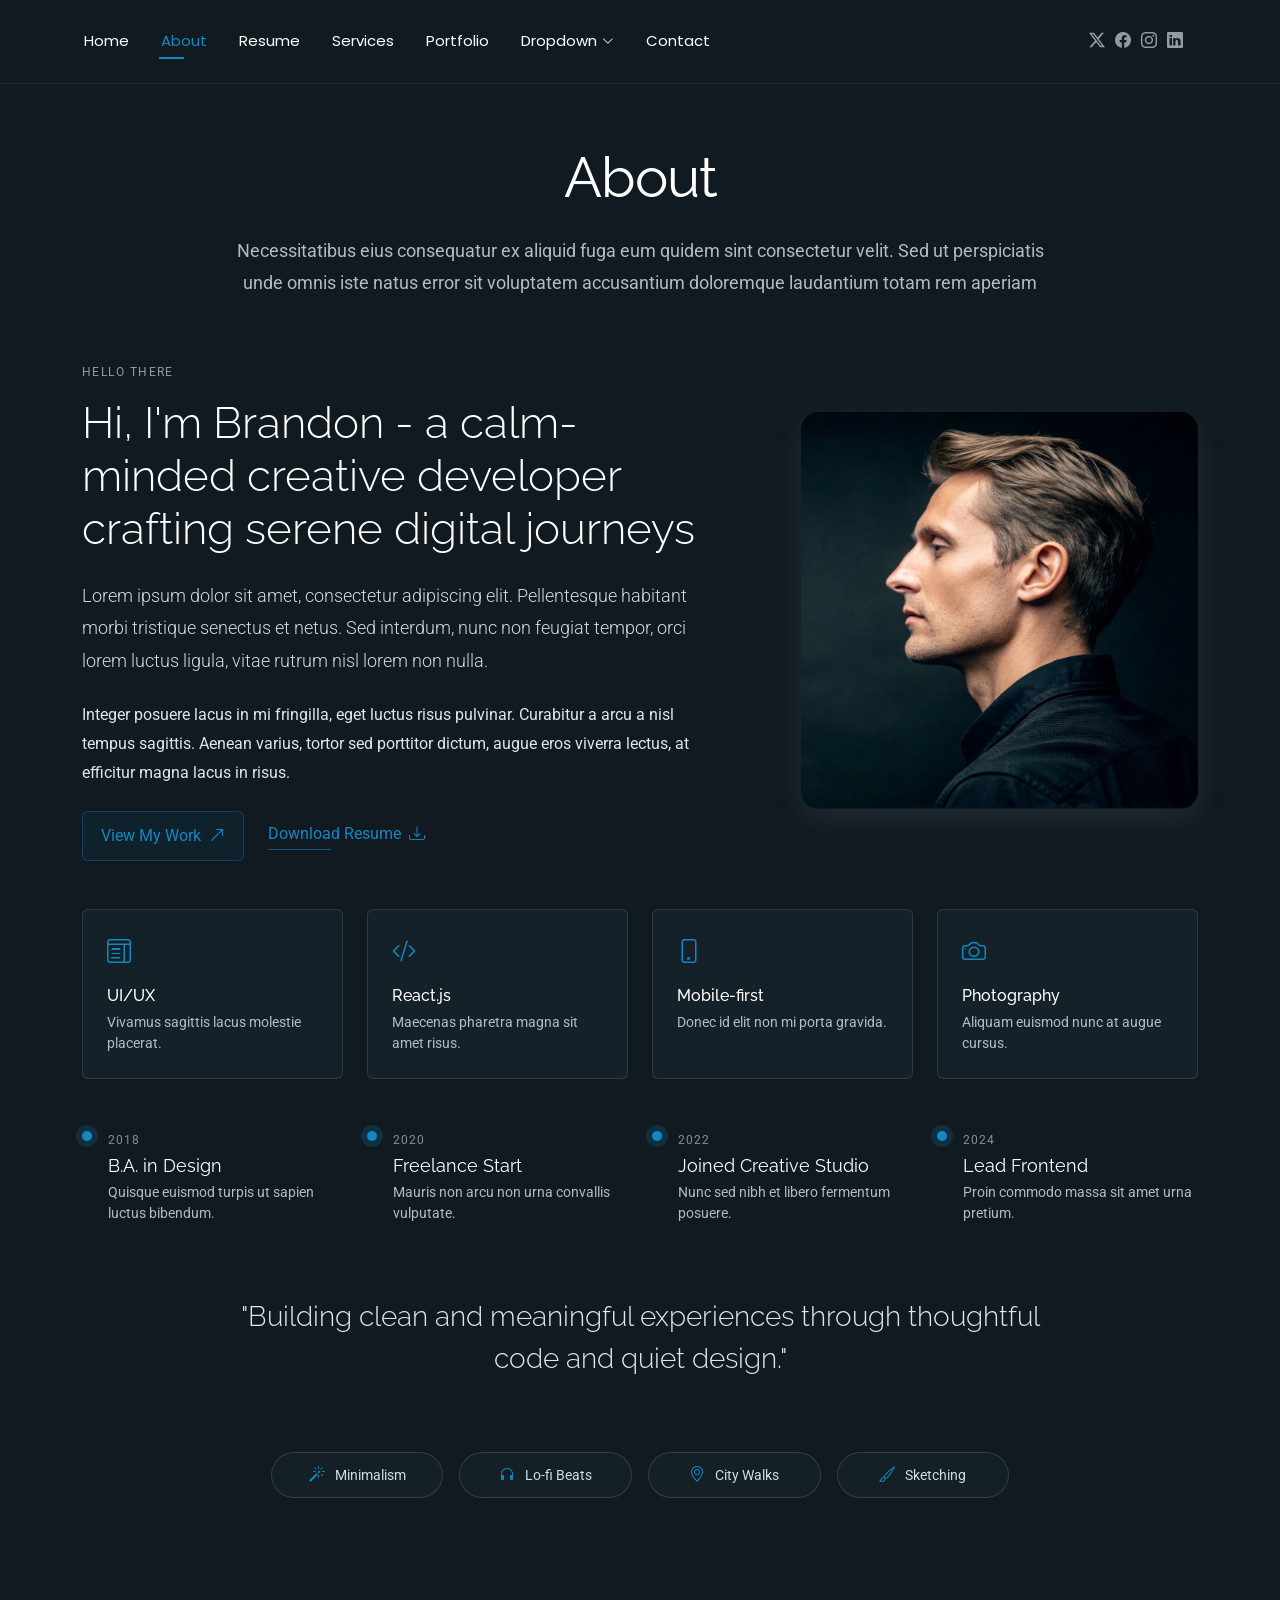
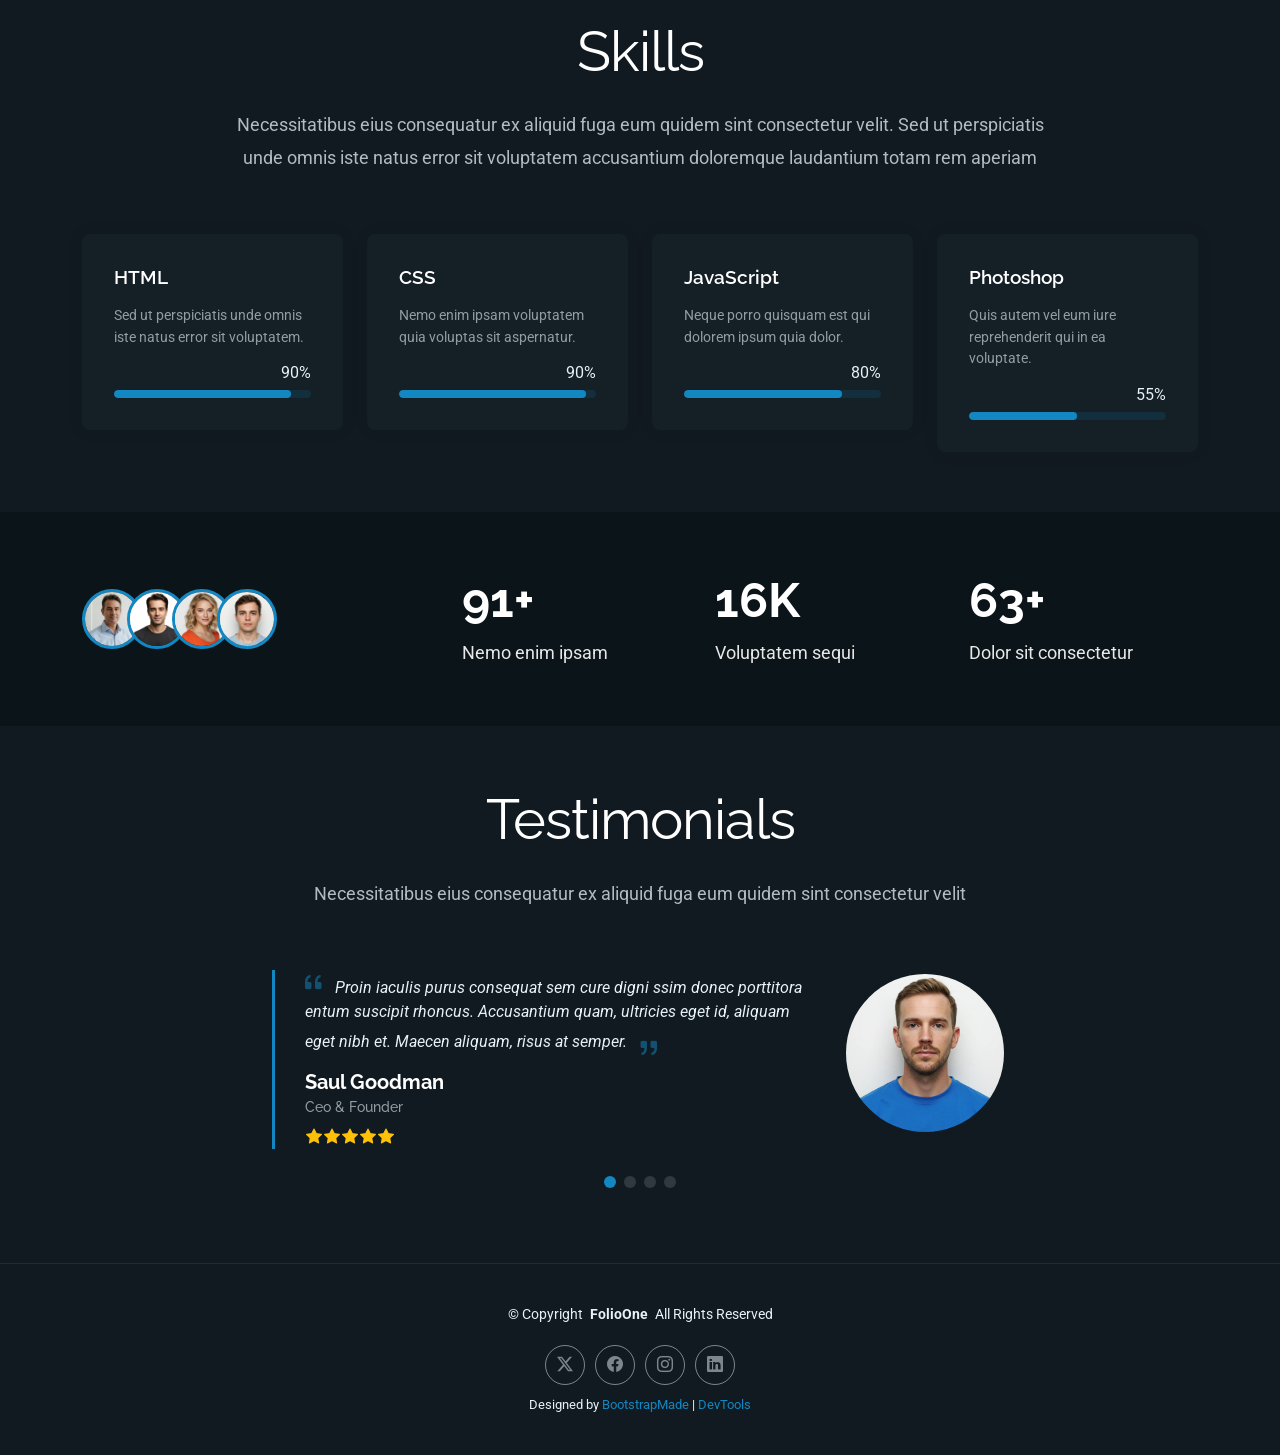
==== about.html @ f5ba0374 "Initial website upload" ====
<!DOCTYPE html>
<html lang="en">

<head>
  <meta charset="utf-8">
  <meta content="width=device-width, initial-scale=1.0" name="viewport">
  <title>About - FolioOne Bootstrap Template</title>
  <meta name="description" content="">
  <meta name="keywords" content="">

  <!-- Favicons -->
  <link href="assets/img/favicon.png" rel="icon">
  <link href="assets/img/apple-touch-icon.png" rel="apple-touch-icon">

  <!-- Fonts -->
  <link href="https://fonts.googleapis.com" rel="preconnect">
  <link href="https://fonts.gstatic.com" rel="preconnect" crossorigin>
  <link href="https://fonts.googleapis.com/css2?family=Roboto:ital,wght@0,100;0,300;0,400;0,500;0,700;0,900;1,100;1,300;1,400;1,500;1,700;1,900&family=Poppins:ital,wght@0,100;0,200;0,300;0,400;0,500;0,600;0,700;0,800;0,900;1,100;1,200;1,300;1,400;1,500;1,600;1,700;1,800;1,900&family=Raleway:ital,wght@0,100;0,200;0,300;0,400;0,500;0,600;0,700;0,800;0,900;1,100;1,200;1,300;1,400;1,500;1,600;1,700;1,800;1,900&display=swap" rel="stylesheet">

  <!-- Vendor CSS Files -->
  <link href="assets/vendor/bootstrap/css/bootstrap.min.css" rel="stylesheet">
  <link href="assets/vendor/bootstrap-icons/bootstrap-icons.css" rel="stylesheet">
  <link href="assets/vendor/aos/aos.css" rel="stylesheet">
  <link href="assets/vendor/swiper/swiper-bundle.min.css" rel="stylesheet">
  <link href="assets/vendor/glightbox/css/glightbox.min.css" rel="stylesheet">

  <!-- Main CSS File -->
  <link href="assets/css/main.css" rel="stylesheet">

  <!-- =======================================================
  * Template Name: FolioOne
  * Template URL: https://bootstrapmade.com/folioone-bootstrap-portfolio-website-template/
  * Updated: Aug 23 2025 with Bootstrap v5.3.7
  * Author: BootstrapMade.com
  * License: https://bootstrapmade.com/license/
  ======================================================== -->
</head>

<body class="about-page">

  <header id="header" class="header d-flex align-items-center light-background sticky-top">
    <div class="container position-relative d-flex align-items-center justify-content-between">

      <!-- <a href="index.html" class="logo d-flex align-items-center me-auto me-xl-0">
      <img src="assets/img/logo.webp" alt="">
      <h1 class="sitename">FolioOne</h1> 
    </a> -->

      <nav id="navmenu" class="navmenu">
        <ul>
          <li><a href="index.html">Home</a></li>
          <li><a href="about.html" class="active">About</a></li>
          <li><a href="resume.html">Resume</a></li>
          <li><a href="services.html">Services</a></li>
          <li><a href="portfolio.html">Portfolio</a></li>
          <li class="dropdown"><a href="#"><span>Dropdown</span> <i class="bi bi-chevron-down toggle-dropdown"></i></a>
            <ul>
              <li><a href="#">Dropdown 1</a></li>
              <li class="dropdown"><a href="#"><span>Deep Dropdown</span> <i class="bi bi-chevron-down toggle-dropdown"></i></a>
                <ul>
                  <li><a href="#">Deep Dropdown 1</a></li>
                  <li><a href="#">Deep Dropdown 2</a></li>
                  <li><a href="#">Deep Dropdown 3</a></li>
                  <li><a href="#">Deep Dropdown 4</a></li>
                  <li><a href="#">Deep Dropdown 5</a></li>
                </ul>
              </li>
              <li><a href="#">Dropdown 2</a></li>
              <li><a href="#">Dropdown 3</a></li>
              <li><a href="#">Dropdown 4</a></li>
            </ul>
          </li>
          <li><a href="contact.html">Contact</a></li>
        </ul>
        <i class="mobile-nav-toggle d-xl-none bi bi-list"></i>
      </nav>

      <div class="header-social-links">
        <a href="#" class="twitter"><i class="bi bi-twitter-x"></i></a>
        <a href="#" class="facebook"><i class="bi bi-facebook"></i></a>
        <a href="#" class="instagram"><i class="bi bi-instagram"></i></a>
        <a href="#" class="linkedin"><i class="bi bi-linkedin"></i></a>
      </div>

    </div>
  </header>

  <main class="main">

    <!-- About Section -->
    <section id="about" class="about section">

      <!-- Section Title -->
      <div class="container section-title" data-aos="fade-up">
        <h2>About</h2>
        <p>Necessitatibus eius consequatur ex aliquid fuga eum quidem sint consectetur velit. Sed ut perspiciatis unde omnis iste natus error sit voluptatem accusantium doloremque laudantium totam rem aperiam</p>
      </div><!-- End Section Title -->

      <div class="container" data-aos="fade-up" data-aos-delay="100">

        <!-- Intro + Photo -->
        <div class="row align-items-center justify-content-between gy-5 mb-5">
          <div class="col-lg-7" data-aos="fade-right" data-aos-delay="150">
            <div class="intro-content">
              <span class="eyebrow">Hello there</span>
              <h2 class="headline">Hi, I'm Brandon - a calm-minded creative developer crafting serene digital journeys</h2>
              <p class="lead">
                Lorem ipsum dolor sit amet, consectetur adipiscing elit. Pellentesque habitant morbi tristique senectus et netus. Sed interdum, nunc non feugiat tempor, orci lorem luctus ligula, vitae rutrum nisl lorem non nulla.
              </p>
              <p>
                Integer posuere lacus in mi fringilla, eget luctus risus pulvinar. Curabitur a arcu a nisl tempus sagittis. Aenean varius, tortor sed porttitor dictum, augue eros viverra lectus, at efficitur magna lacus in risus.
              </p>

              <div class="cta-group">
                <a href="#portfolio" class="btn-ghost">
                  View My Work <i class="bi bi-arrow-up-right"></i>
                </a>
                <a href="#" class="link-underline">
                  Download Resume <i class="bi bi-download"></i>
                </a>
              </div>
            </div>
          </div>

          <div class="col-lg-5" data-aos="zoom-in" data-aos-delay="250">
            <figure class="profile-figure text-center text-lg-end">
              <img src="assets/img/profile/profile-square-11.webp" alt="Portrait of Alex" class="img-fluid profile-photo">
            </figure>
          </div>
        </div>
        <!-- End Intro + Photo -->

        <!-- Skills Grid -->
        <div class="mb-5">
          <div class="row g-4">
            <div class="col-6 col-md-4 col-lg-3" data-aos="fade-up" data-aos-delay="120">
              <div class="skill-item">
                <i class="bi bi-layout-text-window"></i>
                <h3>UI/UX</h3>
                <p>Vivamus sagittis lacus molestie placerat.</p>
              </div>
            </div>
            <div class="col-6 col-md-4 col-lg-3" data-aos="fade-up" data-aos-delay="180">
              <div class="skill-item">
                <i class="bi bi-code-slash"></i>
                <h3>React.js</h3>
                <p>Maecenas pharetra magna sit amet risus.</p>
              </div>
            </div>
            <div class="col-6 col-md-4 col-lg-3" data-aos="fade-up" data-aos-delay="240">
              <div class="skill-item">
                <i class="bi bi-phone"></i>
                <h3>Mobile-first</h3>
                <p>Donec id elit non mi porta gravida.</p>
              </div>
            </div>
            <div class="col-6 col-md-4 col-lg-3" data-aos="fade-up" data-aos-delay="300">
              <div class="skill-item">
                <i class="bi bi-camera"></i>
                <h3>Photography</h3>
                <p>Aliquam euismod nunc at augue cursus.</p>
              </div>
            </div>
          </div>
        </div>
        <!-- End Skills Grid -->

        <!-- Journey Timeline -->
        <div class="mb-5">
          <div class="row g-4">
            <div class="col-md-6 col-lg-3" data-aos="fade-up" data-aos-delay="120">
              <article class="timeline-item">
                <span class="dot"></span>
                <time>2018</time>
                <h4>B.A. in Design</h4>
                <p>Quisque euismod turpis ut sapien luctus bibendum.</p>
              </article>
            </div>
            <div class="col-md-6 col-lg-3" data-aos="fade-up" data-aos-delay="180">
              <article class="timeline-item">
                <span class="dot"></span>
                <time>2020</time>
                <h4>Freelance Start</h4>
                <p>Mauris non arcu non urna convallis vulputate.</p>
              </article>
            </div>
            <div class="col-md-6 col-lg-3" data-aos="fade-up" data-aos-delay="240">
              <article class="timeline-item">
                <span class="dot"></span>
                <time>2022</time>
                <h4>Joined Creative Studio</h4>
                <p>Nunc sed nibh et libero fermentum posuere.</p>
              </article>
            </div>
            <div class="col-md-6 col-lg-3" data-aos="fade-up" data-aos-delay="300">
              <article class="timeline-item">
                <span class="dot"></span>
                <time>2024</time>
                <h4>Lead Frontend</h4>
                <p>Proin commodo massa sit amet urna pretium.</p>
              </article>
            </div>
          </div>
        </div>
        <!-- End Journey Timeline -->

        <!-- Quote -->
        <blockquote class="personal-quote text-center mb-5" data-aos="fade-down" data-aos-delay="200">
          <p>"Building clean and meaningful experiences through thoughtful code and quiet design."</p>
        </blockquote>
        <!-- End Quote -->

        <!-- Fun Facts -->
        <div class="row g-3 justify-content-center">
          <div class="col-6 col-md-3 col-lg-2" data-aos="zoom-in" data-aos-delay="120">
            <div class="fact-pill">
              <i class="bi bi-magic"></i>
              <span>Minimalism</span>
            </div>
          </div>
          <div class="col-6 col-md-3 col-lg-2" data-aos="zoom-in" data-aos-delay="160">
            <div class="fact-pill">
              <i class="bi bi-headphones"></i>
              <span>Lo-fi Beats</span>
            </div>
          </div>
          <div class="col-6 col-md-3 col-lg-2" data-aos="zoom-in" data-aos-delay="200">
            <div class="fact-pill">
              <i class="bi bi-geo-alt"></i>
              <span>City Walks</span>
            </div>
          </div>
          <div class="col-6 col-md-3 col-lg-2" data-aos="zoom-in" data-aos-delay="240">
            <div class="fact-pill">
              <i class="bi bi-brush"></i>
              <span>Sketching</span>
            </div>
          </div>
        </div>
        <!-- End Fun Facts -->

      </div>

    </section><!-- /About Section -->

    <!-- Skills Section -->
    <section id="skills" class="skills section">

      <!-- Section Title -->
      <div class="container section-title" data-aos="fade-up">
        <h2>Skills</h2>
        <p>Necessitatibus eius consequatur ex aliquid fuga eum quidem sint consectetur velit. Sed ut perspiciatis unde omnis iste natus error sit voluptatem accusantium doloremque laudantium totam rem aperiam</p>
      </div><!-- End Section Title -->

      <div class="container" data-aos="fade-up" data-aos-delay="100">

        <div class="row g-4 skills-animation">

          <div class="col-md-6 col-lg-3" data-aos="fade-up" data-aos-delay="100">
            <div class="skill-box">
              <h3>HTML</h3>
              <p>Sed ut perspiciatis unde omnis iste natus error sit voluptatem.</p>
              <span class="text-end d-block">90%</span>
              <div class="progress">
                <div class="progress-bar" role="progressbar" aria-valuenow="90" aria-valuemin="0" aria-valuemax="100"></div>
              </div>
            </div>
          </div>

          <div class="col-md-6 col-lg-3" data-aos="fade-up" data-aos-delay="200">
            <div class="skill-box">
              <h3>CSS</h3>
              <p>Nemo enim ipsam voluptatem quia voluptas sit aspernatur.</p>
              <span class="text-end d-block">90%</span>
              <div class="progress">
                <div class="progress-bar" role="progressbar" aria-valuenow="95" aria-valuemin="0" aria-valuemax="100"></div>
              </div>
            </div>
          </div>

          <div class="col-md-6 col-lg-3" data-aos="fade-up" data-aos-delay="300">
            <div class="skill-box">
              <h3>JavaScript</h3>
              <p>Neque porro quisquam est qui dolorem ipsum quia dolor.</p>
              <span class="text-end d-block">80%</span>
              <div class="progress">
                <div class="progress-bar" role="progressbar" aria-valuenow="80" aria-valuemin="0" aria-valuemax="100"></div>
              </div>
            </div>
          </div>

          <div class="col-md-6 col-lg-3" data-aos="fade-up" data-aos-delay="400">
            <div class="skill-box">
              <h3>Photoshop</h3>
              <p>Quis autem vel eum iure reprehenderit qui in ea voluptate.</p>
              <span class="text-end d-block">55%</span>
              <div class="progress">
                <div class="progress-bar" role="progressbar" aria-valuenow="55" aria-valuemin="0" aria-valuemax="100">
                </div>
              </div>
            </div>
          </div>

        </div>

      </div>

    </section><!-- /Skills Section -->

    <!-- Stats Section -->
    <section id="stats" class="stats section dark-background">

      <div class="container" data-aos="fade-up" data-aos-delay="100">

        <div class="row align-items-center">
          <div class="col-lg-4" data-aos="fade-up" data-aos-delay="200">
            <div class="avatars d-flex align-items-center">
              <img src="assets/img/person/person-m-2.webp" alt="Avatar 1" class="rounded-circle" loading="lazy">
              <img src="assets/img/person/person-m-3.webp" alt="Avatar 2" class="rounded-circle" loading="lazy">
              <img src="assets/img/person/person-f-5.webp" alt="Avatar 3" class="rounded-circle" loading="lazy">
              <img src="assets/img/person/person-m-5.webp" alt="Avatar 4" class="rounded-circle" loading="lazy">
            </div>
          </div>

          <div class="col-lg-8">
            <div class="row counters">
              <div class="col-md-4" data-aos="fade-up" data-aos-delay="300">
                <h2><span data-purecounter-start="0" data-purecounter-end="185" data-purecounter-duration="1" class="purecounter"></span>+</h2>
                <p>Nemo enim ipsam</p>
              </div>

              <div class="col-md-4" data-aos="fade-up" data-aos-delay="400">
                <h2><span data-purecounter-start="0" data-purecounter-end="32" data-purecounter-duration="1" class="purecounter"></span>K</h2>
                <p>Voluptatem sequi</p>
              </div>

              <div class="col-md-4" data-aos="fade-up" data-aos-delay="500">
                <h2><span data-purecounter-start="0" data-purecounter-end="128" data-purecounter-duration="1" class="purecounter"></span>+</h2>
                <p>Dolor sit consectetur</p>
              </div>
            </div>
          </div>
        </div>
      </div>

    </section><!-- /Stats Section -->

    <!-- Testimonials Section -->
    <section id="testimonials" class="testimonials section">

      <!-- Section Title -->
      <div class="container section-title" data-aos="fade-up">
        <h2>Testimonials</h2>
        <p>Necessitatibus eius consequatur ex aliquid fuga eum quidem sint consectetur velit</p>
      </div><!-- End Section Title -->

      <div class="container" data-aos="fade-up" data-aos-delay="100">

        <div class="swiper init-swiper">
          <script type="application/json" class="swiper-config">
            {
              "loop": true,
              "speed": 600,
              "autoplay": {
                "delay": 5000
              },
              "slidesPerView": "auto",
              "pagination": {
                "el": ".swiper-pagination",
                "type": "bullets",
                "clickable": true
              }
            }
          </script>
          <div class="swiper-wrapper">

            <div class="swiper-slide">
              <div class="testimonial-item">
                <div class="row gy-4 justify-content-center">
                  <div class="col-lg-6">
                    <div class="testimonial-content">
                      <p>
                        <i class="bi bi-quote quote-icon-left"></i>
                        <span>Proin iaculis purus consequat sem cure digni ssim donec porttitora entum suscipit rhoncus. Accusantium quam, ultricies eget id, aliquam eget nibh et. Maecen aliquam, risus at semper.</span>
                        <i class="bi bi-quote quote-icon-right"></i>
                      </p>
                      <h3>Saul Goodman</h3>
                      <h4>Ceo &amp; Founder</h4>
                      <div class="stars">
                        <i class="bi bi-star-fill"></i><i class="bi bi-star-fill"></i><i class="bi bi-star-fill"></i><i class="bi bi-star-fill"></i><i class="bi bi-star-fill"></i>
                      </div>
                    </div>
                  </div>
                  <div class="col-lg-2 text-center">
                    <img src="assets/img/person/person-m-9.webp" class="img-fluid testimonial-img" alt="">
                  </div>
                </div>
              </div>
            </div><!-- End testimonial item -->

            <div class="swiper-slide">
              <div class="testimonial-item">
                <div class="row gy-4 justify-content-center">
                  <div class="col-lg-6">
                    <div class="testimonial-content">
                      <p>
                        <i class="bi bi-quote quote-icon-left"></i>
                        <span>Export tempor illum tamen malis malis eram quae irure esse labore quem cillum quid cillum eram malis quorum velit fore eram velit sunt aliqua noster fugiat irure amet legam anim culpa.</span>
                        <i class="bi bi-quote quote-icon-right"></i>
                      </p>
                      <h3>Sara Wilsson</h3>
                      <h4>Designer</h4>
                      <div class="stars">
                        <i class="bi bi-star-fill"></i><i class="bi bi-star-fill"></i><i class="bi bi-star-fill"></i><i class="bi bi-star-fill"></i><i class="bi bi-star-fill"></i>
                      </div>
                    </div>
                  </div>
                  <div class="col-lg-2 text-center">
                    <img src="assets/img/person/person-f-5.webp" class="img-fluid testimonial-img" alt="">
                  </div>
                </div>
              </div>
            </div><!-- End testimonial item -->

            <div class="swiper-slide">
              <div class="testimonial-item">
                <div class="row gy-4 justify-content-center">
                  <div class="col-lg-6">
                    <div class="testimonial-content">
                      <p>
                        <i class="bi bi-quote quote-icon-left"></i>
                        <span>Enim nisi quem export duis labore cillum quae magna enim sint quorum nulla quem veniam duis minim tempor labore quem eram duis noster aute amet eram fore quis sint minim.</span>
                        <i class="bi bi-quote quote-icon-right"></i>
                      </p>
                      <h3>Jena Karlis</h3>
                      <h4>Store Owner</h4>
                      <div class="stars">
                        <i class="bi bi-star-fill"></i><i class="bi bi-star-fill"></i><i class="bi bi-star-fill"></i><i class="bi bi-star-fill"></i><i class="bi bi-star-fill"></i>
                      </div>
                    </div>
                  </div>
                  <div class="col-lg-2 text-center">
                    <img src="assets/img/person/person-f-12.webp" class="img-fluid testimonial-img" alt="">
                  </div>
                </div>
              </div>
            </div><!-- End testimonial item -->

            <div class="swiper-slide">
              <div class="testimonial-item">
                <div class="row gy-4 justify-content-center">
                  <div class="col-lg-6">
                    <div class="testimonial-content">
                      <p>
                        <i class="bi bi-quote quote-icon-left"></i>
                        <span>Fugiat enim eram quae cillum dolore dolor amet nulla culpa multos export minim fugiat minim velit minim dolor enim duis veniam ipsum anim magna sunt elit fore quem dolore labore illum veniam.</span>
                        <i class="bi bi-quote quote-icon-right"></i>
                      </p>
                      <h3>John Larson</h3>
                      <h4>Entrepreneur</h4>
                      <div class="stars">
                        <i class="bi bi-star-fill"></i><i class="bi bi-star-fill"></i><i class="bi bi-star-fill"></i><i class="bi bi-star-fill"></i><i class="bi bi-star-fill"></i>
                      </div>
                    </div>
                  </div>
                  <div class="col-lg-2 text-center">
                    <img src="assets/img/person/person-m-12.webp" class="img-fluid testimonial-img" alt="">
                  </div>
                </div>
              </div>
            </div><!-- End testimonial item -->

          </div>
          <div class="swiper-pagination"></div>
        </div>

      </div>

    </section><!-- /Testimonials Section -->

  </main>

  <footer id="footer" class="footer">

    <div class="container">
      <div class="copyright text-center ">
        <p>© <span>Copyright</span> <strong class="px-1 sitename">FolioOne</strong> <span>All Rights Reserved<br></span></p>
      </div>
      <div class="social-links d-flex justify-content-center">
        <a href=""><i class="bi bi-twitter-x"></i></a>
        <a href=""><i class="bi bi-facebook"></i></a>
        <a href=""><i class="bi bi-instagram"></i></a>
        <a href=""><i class="bi bi-linkedin"></i></a>
      </div>
      <div class="credits">
        <!-- All the links in the footer should remain intact. -->
        <!-- You can delete the links only if you've purchased the pro version. -->
        <!-- Licensing information: https://bootstrapmade.com/license/ -->
        <!-- Purchase the pro version with working PHP/AJAX contact form: [buy-url] -->
        Designed by <a href="https://bootstrapmade.com/">BootstrapMade</a> | <a href="https://bootstrapmade.com/tools/">DevTools</a>
      </div>
    </div>

  </footer>

  <!-- Scroll Top -->
  <a href="#" id="scroll-top" class="scroll-top d-flex align-items-center justify-content-center"><i class="bi bi-arrow-up-short"></i></a>

  <!-- Preloader -->
  <div id="preloader"></div>

  <!-- Vendor JS Files -->
  <script src="assets/vendor/bootstrap/js/bootstrap.bundle.min.js"></script>
  <script src="assets/vendor/php-email-form/validate.js"></script>
  <script src="assets/vendor/aos/aos.js"></script>
  <script src="assets/vendor/typed.js/typed.umd.js"></script>
  <script src="assets/vendor/waypoints/noframework.waypoints.js"></script>
  <script src="assets/vendor/purecounter/purecounter_vanilla.js"></script>
  <script src="assets/vendor/swiper/swiper-bundle.min.js"></script>
  <script src="assets/vendor/imagesloaded/imagesloaded.pkgd.min.js"></script>
  <script src="assets/vendor/isotope-layout/isotope.pkgd.min.js"></script>
  <script src="assets/vendor/glightbox/js/glightbox.min.js"></script>

  <!-- Main JS File -->
  <script src="assets/js/main.js"></script>

</body>

</html>
---- assets/css/main.css ----
/**
* Template Name: FolioOne
* Template URL: https://bootstrapmade.com/folioone-bootstrap-portfolio-website-template/
* Updated: Aug 23 2025 with Bootstrap v5.3.7
* Author: BootstrapMade.com
* License: https://bootstrapmade.com/license/
*/

/*--------------------------------------------------------------
# Font & Color Variables
# Help: https://bootstrapmade.com/color-system/
--------------------------------------------------------------*/
/* Fonts */
:root {
  --default-font: "Roboto",  system-ui, -apple-system, "Segoe UI", Roboto, "Helvetica Neue", Arial, "Noto Sans", "Liberation Sans", sans-serif, "Apple Color Emoji", "Segoe UI Emoji", "Segoe UI Symbol", "Noto Color Emoji";
  --heading-font: "Raleway",  sans-serif;
  --nav-font: "Poppins",  sans-serif;
}

/* Global Colors - The following color variables are used throughout the website. Updating them here will change the color scheme of the entire website */
:root { 
  --background-color: #101a20; /* Background color for the entire website, including individual sections */
  --default-color: #e7f2f7; /* Default color used for the majority of the text content across the entire website */
  --heading-color: #ffffff; /* Color for headings, subheadings and title throughout the website */
  --accent-color: #1387c1; /* Accent color that represents your brand on the website. It's used for buttons, links, and other elements that need to stand out */
  --surface-color: #141f26; /* The surface color is used as a background of boxed elements within sections, such as cards, icon boxes, or other elements that require a visual separation from the global background. */
  --contrast-color: #ffffff; /* Contrast color for text, ensuring readability against backgrounds of accent, heading, or default colors. */
}

/* Nav Menu Colors - The following color variables are used specifically for the navigation menu. They are separate from the global colors to allow for more customization options */
:root {
  --nav-color: #ffffff;  /* The default color of the main navmenu links */
  --nav-hover-color: #1387c1; /* Applied to main navmenu links when they are hovered over or active */
  --nav-mobile-background-color: #213642; /* Used as the background color for mobile navigation menu */
  --nav-dropdown-background-color: #051117; /* Used as the background color for dropdown items that appear when hovering over primary navigation items */
  --nav-dropdown-color: #e7f2f7; /* Used for navigation links of the dropdown items in the navigation menu. */
  --nav-dropdown-hover-color: #1387c1; /* Similar to --nav-hover-color, this color is applied to dropdown navigation links when they are hovered over. */
}

/* Color Presets - These classes override global colors when applied to any section or element, providing reuse of the sam color scheme. */

.light-background {
  --background-color: #142027;
  --surface-color: #325264;
}

.dark-background {
  --background-color: #0b1419;
  --default-color: #ffffff;
  --heading-color: #ffffff;
  --surface-color: #252525;
  --contrast-color: #ffffff;
}

/* Smooth scroll */
:root {
  scroll-behavior: smooth;
}

/*--------------------------------------------------------------
# General Styling & Shared Classes
--------------------------------------------------------------*/
body {
  color: var(--default-color);
  background-color: var(--background-color);
  font-family: var(--default-font);
}

a {
  color: var(--accent-color);
  text-decoration: none;
  transition: 0.3s;
}

a:hover {
  color: color-mix(in srgb, var(--accent-color), transparent 25%);
  text-decoration: none;
}

h1,
h2,
h3,
h4,
h5,
h6 {
  color: var(--heading-color);
  font-family: var(--heading-font);
}

/* PHP Email Form Messages
------------------------------*/
.php-email-form .error-message {
  display: none;
  background: #df1529;
  color: #ffffff;
  text-align: left;
  padding: 15px;
  margin-bottom: 24px;
  font-weight: 600;
}

.php-email-form .sent-message {
  display: none;
  color: #ffffff;
  background: #059652;
  text-align: center;
  padding: 15px;
  margin-bottom: 24px;
  font-weight: 600;
}

.php-email-form .loading {
  display: none;
  background: var(--surface-color);
  text-align: center;
  padding: 15px;
  margin-bottom: 24px;
}

.php-email-form .loading:before {
  content: "";
  display: inline-block;
  border-radius: 50%;
  width: 24px;
  height: 24px;
  margin: 0 10px -6px 0;
  border: 3px solid var(--accent-color);
  border-top-color: var(--surface-color);
  animation: php-email-form-loading 1s linear infinite;
}

@keyframes php-email-form-loading {
  0% {
    transform: rotate(0deg);
  }

  100% {
    transform: rotate(360deg);
  }
}

/*--------------------------------------------------------------
# Global Header
--------------------------------------------------------------*/
.header {
  --background-color: rgba(255, 255, 255, 0);
  color: var(--default-color);
  background-color: var(--background-color);
  padding: 15px 0;
  transition: all 0.5s;
  z-index: 997;
  border-bottom: 1px solid color-mix(in srgb, var(--default-color), transparent 92%);
}
nav .logo {
color: red;
}
.header .logo {
  line-height: 1;
}

.header .logo img {
  max-height: 36px;
  margin-right: 8px;
}

.header .logo h1 {
  font-size: 32px;
  margin: 0;
  font-weight: 400;
  color: var(--heading-color);
}

.header .header-social-links {
  padding-right: 15px;
}

.header .header-social-links a {
  color: color-mix(in srgb, var(--default-color), transparent 40%);
  padding-left: 6px;
  display: inline-block;
  transition: 0.3s;
  font-size: 16px;
}

.header .header-social-links a:hover {
  color: var(--default-color);
}

.header .header-social-links a i {
  line-height: 0px;
}

@media (max-width: 1200px) {
  .header .logo {
    order: 1;
  }

  .header .header-social-links {
    order: 2;
  }

  .header .navmenu {
    order: 3;
  }
}

/* Global Header on Scroll
------------------------------*/
.scrolled .header {
  --background-color: rgba(16, 26, 32, 0.9);
}

/*--------------------------------------------------------------
# Navigation Menu
--------------------------------------------------------------*/
/* Desktop Navigation */
@media (min-width: 1200px) {
  .navmenu {
    padding: 0;
  }

  .navmenu ul {
    margin: 0;
    padding: 0;
    display: flex;
    list-style: none;
    align-items: center;
  }

  .navmenu li {
    position: relative;
  }

  .navmenu>ul>li {
    white-space: nowrap;
    padding: 15px 28px 15px 0;
  }

  .navmenu>ul>li:last-child {
    padding-right: 0;
  }

  .navmenu a,
  .navmenu a:focus {
    color: var(--nav-color);
    font-size: 15px;
    padding: 0 2px;
    font-family: var(--nav-font);
    font-weight: 400;
    display: flex;
    align-items: center;
    justify-content: space-between;
    white-space: nowrap;
    transition: 0.3s;
    position: relative;
  }

  .navmenu a i,
  .navmenu a:focus i {
    font-size: 12px;
    line-height: 0;
    margin-left: 5px;
    transition: 0.3s;
  }

  .navmenu>ul>li>a:before {
    content: "";
    position: absolute;
    height: 2px;
    bottom: -6px;
    left: 0;
    background-color: var(--nav-hover-color);
    visibility: hidden;
    width: 0px;
    transition: all 0.3s ease-in-out 0s;
  }

  .navmenu a:hover:before,
  .navmenu li:hover>a:before,
  .navmenu .active:before {
    visibility: visible;
    width: 25px;
  }

  .navmenu li:hover>a,
  .navmenu .active,
  .navmenu .active:focus {
    color: var(--nav-hover-color);
  }

  .navmenu .dropdown ul {
    margin: 0;
    padding: 10px 0;
    background: var(--nav-dropdown-background-color);
    display: block;
    position: absolute;
    visibility: hidden;
    left: -5px;
    top: 130%;
    opacity: 0;
    transition: 0.3s;
    border-radius: 4px;
    z-index: 99;
    box-shadow: 0px 0px 30px rgba(0, 0, 0, 0.1);
  }

  .navmenu .dropdown ul li {
    min-width: 200px;
  }

  .navmenu .dropdown ul a {
    padding: 10px 20px;
    font-size: 15px;
    text-transform: none;
    color: var(--nav-dropdown-color);
  }

  .navmenu .dropdown ul a i {
    font-size: 12px;
  }

  .navmenu .dropdown ul a:hover,
  .navmenu .dropdown ul .active:hover,
  .navmenu .dropdown ul li:hover>a {
    color: var(--nav-dropdown-hover-color);
  }

  .navmenu .dropdown:hover>ul {
    opacity: 1;
    top: 100%;
    visibility: visible;
  }

  .navmenu .dropdown .dropdown ul {
    top: 0;
    left: -90%;
    visibility: hidden;
  }

  .navmenu .dropdown .dropdown:hover>ul {
    opacity: 1;
    top: 0;
    left: -100%;
    visibility: visible;
  }
}

/* Mobile Navigation */
@media (max-width: 1199px) {
  .mobile-nav-toggle {
    color: var(--nav-color);
    font-size: 28px;
    line-height: 0;
    margin-right: 10px;
    cursor: pointer;
    transition: color 0.3s;
  }

  .navmenu {
    padding: 0;
    z-index: 9997;
  }

  .navmenu ul {
    display: none;
    list-style: none;
    position: absolute;
    inset: 60px 20px 20px 20px;
    padding: 10px 0;
    margin: 0;
    border-radius: 6px;
    background-color: var(--nav-mobile-background-color);
    border: 1px solid color-mix(in srgb, var(--default-color), transparent 90%);
    box-shadow: none;
    overflow-y: auto;
    transition: 0.3s;
    z-index: 9998;
  }

  .navmenu a,
  .navmenu a:focus {
    color: var(--nav-dropdown-color);
    padding: 10px 20px;
    font-family: var(--nav-font);
    font-size: 17px;
    font-weight: 500;
    display: flex;
    align-items: center;
    justify-content: space-between;
    white-space: nowrap;
    transition: 0.3s;
  }

  .navmenu a i,
  .navmenu a:focus i {
    font-size: 12px;
    line-height: 0;
    margin-left: 5px;
    width: 30px;
    height: 30px;
    display: flex;
    align-items: center;
    justify-content: center;
    border-radius: 50%;
    transition: 0.3s;
    background-color: color-mix(in srgb, var(--accent-color), transparent 90%);
  }

  .navmenu a i:hover,
  .navmenu a:focus i:hover {
    background-color: var(--accent-color);
    color: var(--contrast-color);
  }

  .navmenu a:hover,
  .navmenu .active,
  .navmenu .active:focus {
    color: var(--nav-dropdown-hover-color);
  }

  .navmenu .active i,
  .navmenu .active:focus i {
    background-color: var(--accent-color);
    color: var(--contrast-color);
    transform: rotate(180deg);
  }

  .navmenu .dropdown ul {
    position: static;
    display: none;
    z-index: 99;
    padding: 10px 0;
    margin: 10px 20px;
    background-color: var(--nav-dropdown-background-color);
    transition: all 0.5s ease-in-out;
  }

  .navmenu .dropdown ul ul {
    background-color: rgba(33, 37, 41, 0.1);
  }

  .navmenu .dropdown>.dropdown-active {
    display: block;
    background-color: rgba(33, 37, 41, 0.03);
  }

  .mobile-nav-active {
    overflow: hidden;
  }

  .mobile-nav-active .mobile-nav-toggle {
    color: #fff;
    position: absolute;
    font-size: 32px;
    top: 15px;
    right: 15px;
    margin-right: 0;
    z-index: 9999;
  }

  .mobile-nav-active .navmenu {
    position: fixed;
    overflow: hidden;
    inset: 0;
    background: rgba(33, 37, 41, 0.8);
    transition: 0.3s;
  }

  .mobile-nav-active .navmenu>ul {
    display: block;
  }
}

/*--------------------------------------------------------------
# Global Footer
--------------------------------------------------------------*/
.footer {
  color: var(--default-color);
  background-color: var(--background-color);
  font-size: 14px;
  padding: 40px 0;
  position: relative;
  border-top: 1px solid color-mix(in srgb, var(--default-color), transparent 92%);
}

.footer .copyright p {
  margin-bottom: 0;
}

.footer .social-links {
  margin-top: 20px;
}

.footer .social-links a {
  display: flex;
  align-items: center;
  justify-content: center;
  width: 40px;
  height: 40px;
  border-radius: 50%;
  border: 1px solid color-mix(in srgb, var(--default-color), transparent 50%);
  font-size: 16px;
  color: color-mix(in srgb, var(--default-color), transparent 50%);
  margin: 0 5px;
  transition: 0.3s;
}

.footer .social-links a:hover {
  color: var(--accent-color);
  border-color: var(--accent-color);
}

.footer .credits {
  margin-top: 10px;
  font-size: 13px;
  text-align: center;
}

/*--------------------------------------------------------------
# Preloader
--------------------------------------------------------------*/
#preloader {
  position: fixed;
  inset: 0;
  z-index: 9999;
  overflow: hidden;
  background-color: var(--background-color);
  transition: all 0.6s ease-out;
  width: 100%;
  height: 100vh;
}

#preloader:before,
#preloader:after {
  content: "";
  position: absolute;
  border: 4px solid var(--accent-color);
  border-radius: 50%;
  animation: animate-preloader 2s cubic-bezier(0, 0.2, 0.8, 1) infinite;
}

#preloader:after {
  animation-delay: -0.5s;
}

@keyframes animate-preloader {
  0% {
    width: 10px;
    height: 10px;
    top: calc(50% - 5px);
    left: calc(50% - 5px);
    opacity: 1;
  }

  100% {
    width: 72px;
    height: 72px;
    top: calc(50% - 36px);
    left: calc(50% - 36px);
    opacity: 0;
  }
}

/*--------------------------------------------------------------
# Scroll Top Button
--------------------------------------------------------------*/
.scroll-top {
  position: fixed;
  visibility: hidden;
  opacity: 0;
  right: 15px;
  bottom: -15px;
  z-index: 99999;
  background-color: var(--accent-color);
  width: 44px;
  height: 44px;
  border-radius: 50px;
  transition: all 0.4s;
}

.scroll-top i {
  font-size: 24px;
  color: var(--contrast-color);
  line-height: 0;
}

.scroll-top:hover {
  background-color: color-mix(in srgb, var(--accent-color), transparent 20%);
  color: var(--contrast-color);
}

.scroll-top.active {
  visibility: visible;
  opacity: 1;
  bottom: 15px;
}

/*--------------------------------------------------------------
# Disable aos animation delay on mobile devices
--------------------------------------------------------------*/
@media screen and (max-width: 768px) {
  [data-aos-delay] {
    transition-delay: 0 !important;
  }
}

/*--------------------------------------------------------------
# Global Page Titles & Breadcrumbs
--------------------------------------------------------------*/
.page-title {
  color: var(--default-color);
  background-color: var(--background-color);
  position: relative;
}

.page-title .heading {
  padding: 80px 0;
  border-top: 1px solid color-mix(in srgb, var(--default-color), transparent 90%);
}

.page-title .heading h1 {
  font-size: 38px;
  font-weight: 700;
}

.page-title nav {
  background-color: color-mix(in srgb, var(--default-color), transparent 96%);
  padding: 20px 0;
}

.page-title nav ol {
  display: flex;
  flex-wrap: wrap;
  list-style: none;
  padding: 0;
  margin: 0;
  font-size: 16px;
  font-weight: 400;
}

.page-title nav ol li+li {
  padding-left: 10px;
}

.page-title nav ol li+li::before {
  content: "/";
  display: inline-block;
  padding-right: 10px;
  color: color-mix(in srgb, var(--default-color), transparent 70%);
}

/*--------------------------------------------------------------
# Global Sections
--------------------------------------------------------------*/
section,
.section {
  color: var(--default-color);
  background-color: var(--background-color);
  padding: 60px 0;
  scroll-margin-top: 100px;
  overflow: clip;
}

@media (max-width: 1199px) {

  section,
  .section {
    scroll-margin-top: 66px;
  }
}

/*--------------------------------------------------------------
# Global Section Titles
--------------------------------------------------------------*/
.section-title {
  text-align: center;
  padding-bottom: 60px;
  position: relative;
}

.section-title h2 {
  font-size: 3.5rem;
  font-weight: 400;
  line-height: 1.2;
  color: var(--heading-color);
  margin-bottom: 1.5rem;
  letter-spacing: -1px;
}

@media (max-width: 768px) {
  .section-title h2 {
    font-size: 2.5rem;
  }
}

.section-title p {
  font-size: 1.125rem;
  line-height: 1.8;
  color: color-mix(in srgb, var(--default-color), transparent 25%);
  max-width: 900px;
  margin: 0 auto;
  text-wrap: balance;
}

/*--------------------------------------------------------------
# Hero Section
--------------------------------------------------------------*/
.hero {
  padding: 80px 0;
  min-height: 100vh;
  display: flex;
  align-items: center;
}

.hero .hero-content h1 {
  font-size: 3.5rem;
  font-weight: 700;
  margin-bottom: 1rem;
  line-height: 1.2;
}

.hero .hero-content h1 .highlight {
  color: var(--accent-color);
  position: relative;
}

.hero .hero-content h1 .highlight::after {
  content: "";
  position: absolute;
  bottom: 0;
  left: 0;
  width: 100%;
  height: 3px;
  background: linear-gradient(90deg, var(--accent-color), color-mix(in srgb, var(--accent-color), transparent 50%));
  border-radius: 2px;
}

@media (max-width: 768px) {
  .hero .hero-content h1 {
    font-size: 2.5rem;
  }
}

.hero .hero-content h2 {
  font-size: 1.5rem;
  font-weight: 400;
  margin-bottom: 2rem;
  color: color-mix(in srgb, var(--default-color), transparent 20%);
}

.hero .hero-content h2 .typed {
  color: var(--accent-color);
  font-weight: 600;
}

@media (max-width: 768px) {
  .hero .hero-content h2 {
    font-size: 1.25rem;
  }
}

.hero .hero-content p {
  font-size: 1.1rem;
  line-height: 1.6;
  margin-bottom: 2.5rem;
  color: color-mix(in srgb, var(--default-color), transparent 30%);
}

.hero .hero-actions {
  display: flex;
  gap: 1rem;
  margin-bottom: 3rem;
}

.hero .hero-actions .btn {
  padding: 12px 30px;
  border-radius: 50px;
  font-weight: 600;
  text-decoration: none;
  transition: all 0.3s ease;
  border: 2px solid;
}

.hero .hero-actions .btn.btn-primary {
  background: var(--accent-color);
  color: var(--contrast-color);
  border-color: var(--accent-color);
}

.hero .hero-actions .btn.btn-primary:hover {
  background: color-mix(in srgb, var(--accent-color), black 15%);
  border-color: color-mix(in srgb, var(--accent-color), black 15%);
  transform: translateY(-2px);
}

.hero .hero-actions .btn.btn-outline {
  background: transparent;
  color: var(--accent-color);
  border-color: var(--accent-color);
}

.hero .hero-actions .btn.btn-outline:hover {
  transform: translateY(-2px);
}

@media (max-width: 576px) {
  .hero .hero-actions {
    flex-direction: column;
  }

  .hero .hero-actions .btn {
    text-align: center;
  }
}

.hero .social-links {
  display: flex;
  gap: 1rem;
}

.hero .social-links a {
  width: 45px;
  height: 45px;
  background: var(--surface-color);
  border-radius: 50%;
  display: flex;
  align-items: center;
  justify-content: center;
  color: var(--default-color);
  font-size: 1.2rem;
  transition: all 0.3s ease;
}

.hero .social-links a:hover {
  background: var(--accent-color);
  color: var(--contrast-color);
  transform: translateY(-3px);
  box-shadow: 0 8px 25px color-mix(in srgb, var(--accent-color), transparent 70%);
}

.hero .hero-image {
  position: relative;
}

.hero .hero-image .image-wrapper {
  position: relative;
  max-width: 450px;
  margin: 0 auto;
}

.hero .hero-image .image-wrapper img {
  border-radius: 20px;
  box-shadow: 0 5px 15px color-mix(in srgb, var(--default-color), transparent 95%);
  transition: transform 0.3s ease;
}

.hero .hero-image .image-wrapper img:hover {
  transform: scale(1.02);
}

.hero .hero-image .floating-elements {
  position: absolute;
  top: 0;
  left: 0;
  right: 0;
  bottom: 0;
  pointer-events: none;
}

.hero .hero-image .floating-elements .floating-card {
  position: absolute;
  background: var(--surface-color);
  padding: 15px 20px;
  border-radius: 15px;
  box-shadow: 0 10px 30px color-mix(in srgb, var(--default-color), transparent 90%);
  display: flex;
  align-items: center;
  gap: 10px;
  font-weight: 600;
  animation: float 3s ease-in-out infinite;
}

.hero .hero-image .floating-elements .floating-card i {
  font-size: 1.5rem;
  color: var(--accent-color);
}

.hero .hero-image .floating-elements .floating-card.design {
  top: 10%;
  right: -10%;
  animation-delay: 0s;
}

.hero .hero-image .floating-elements .floating-card.code {
  bottom: 30%;
  left: -15%;
  animation-delay: 1s;
}

.hero .hero-image .floating-elements .floating-card.creativity {
  top: 60%;
  right: -5%;
  animation-delay: 2s;
}

@media (max-width: 992px) {
  .hero .hero-image .floating-elements .floating-card {
    display: none;
  }
}

@keyframes float {

  0%,
  100% {
    transform: translateY(0px);
  }

  50% {
    transform: translateY(-10px);
  }
}

@media (max-width: 992px) {
  .hero .hero-content {
    text-align: center;
    margin-bottom: 3rem;
  }
}

/*--------------------------------------------------------------
# About Section
--------------------------------------------------------------*/
.about .intro-content .eyebrow {
  display: inline-block;
  letter-spacing: 0.12em;
  text-transform: uppercase;
  font-size: 12px;
  color: color-mix(in srgb, var(--default-color), transparent 40%);
  margin-bottom: 16px;
}

.about .intro-content .headline {
  font-family: var(--heading-font);
  font-weight: 300;
  line-height: 1.2;
  font-size: clamp(28px, 4vw, 44px);
  margin: 0 0 24px 0;
}

.about .intro-content .lead {
  font-size: 18px;
  line-height: 1.8;
  color: color-mix(in srgb, var(--default-color), transparent 10%);
  margin-bottom: 24px;
}

.about .intro-content p {
  line-height: 1.8;
  margin-bottom: 24px;
  color: color-mix(in srgb, var(--default-color), transparent 5%);
}

.about .intro-content .cta-group {
  display: flex;
  gap: 24px;
  align-items: center;
  margin-top: 24px;
}

.about .intro-content .cta-group .btn-ghost {
  display: inline-flex;
  align-items: center;
  gap: 8px;
  padding: 12px 18px;
  border-radius: 6px;
  color: var(--accent-color);
  background: color-mix(in srgb, var(--accent-color), transparent 92%);
  border: 1px solid color-mix(in srgb, var(--accent-color), transparent 70%);
  transition: 0.3s ease-in-out;
}

.about .intro-content .cta-group .btn-ghost:hover,
.about .intro-content .cta-group .btn-ghost:focus {
  color: var(--contrast-color);
  background: var(--accent-color);
  border-color: var(--accent-color);
  outline: none;
  box-shadow: 0 0 0 3px color-mix(in srgb, var(--accent-color), transparent 70%);
}

.about .intro-content .cta-group .link-underline {
  display: inline-flex;
  align-items: center;
  gap: 8px;
  position: relative;
  color: var(--accent-color);
  padding-bottom: 4px;
  transition: 0.3s ease-in-out;
}

.about .intro-content .cta-group .link-underline::after {
  content: "";
  position: absolute;
  left: 0;
  right: 0;
  bottom: 0;
  height: 1px;
  background: color-mix(in srgb, var(--accent-color), transparent 40%);
  transform: scaleX(0.4);
  transform-origin: left;
  transition: 0.3s ease-in-out;
}

.about .intro-content .cta-group .link-underline:hover,
.about .intro-content .cta-group .link-underline:focus {
  color: color-mix(in srgb, var(--accent-color), transparent 10%);
  outline: none;
}

.about .intro-content .cta-group .link-underline:hover::after,
.about .intro-content .cta-group .link-underline:focus::after {
  transform: scaleX(1);
}

.about .profile-figure {
  margin: 0;
}

.about .profile-figure .profile-photo {
  width: 88%;
  max-width: 440px;
  border-radius: 18px;
  box-shadow: 0 10px 30px color-mix(in srgb, var(--default-color), transparent 92%);
  transform: translateY(0);
  transition: transform 0.3s ease-in-out;
}

.about .profile-figure .profile-caption {
  margin-top: 24px;
  display: flex;
  align-items: center;
  justify-content: center;
}

.about .profile-figure .profile-caption .meta {
  font-size: 14px;
  color: color-mix(in srgb, var(--default-color), transparent 20%);
}

.about .profile-figure .profile-caption .meta .funfact {
  font-size: 13px;
  margin-top: 4px;
  color: color-mix(in srgb, var(--default-color), transparent 35%);
}

.about .profile-figure:hover .profile-photo {
  transform: translateY(-4px);
}

.about .skill-item {
  padding: 24px;
  border-radius: 6px;
  transition: 0.3s ease-in-out;
  background: color-mix(in srgb, var(--surface-color), var(--accent-color) 2%);
  border: 1px solid color-mix(in srgb, var(--default-color), transparent 88%);
  height: 100%;
}

.about .skill-item i {
  font-size: 24px;
  color: var(--accent-color);
  margin-bottom: 16px;
  display: inline-block;
}

.about .skill-item h3 {
  font-size: 16px;
  margin-bottom: 6px;
  font-weight: 500;
}

.about .skill-item p {
  margin: 0;
  font-size: 14px;
  color: color-mix(in srgb, var(--default-color), transparent 25%);
}

.about .skill-item:hover {
  transform: translateY(-3px);
  border-color: color-mix(in srgb, var(--accent-color), transparent 60%);
  box-shadow: 0 10px 30px color-mix(in srgb, var(--default-color), transparent 92%);
}

.about .timeline-item {
  position: relative;
  padding-left: 26px;
}

.about .timeline-item time {
  display: inline-block;
  font-size: 12px;
  letter-spacing: 0.08em;
  text-transform: uppercase;
  color: color-mix(in srgb, var(--default-color), transparent 45%);
  margin-bottom: 6px;
}

.about .timeline-item h4 {
  font-size: 18px;
  font-weight: 400;
  margin: 0 0 6px;
}

.about .timeline-item p {
  font-size: 14px;
  color: color-mix(in srgb, var(--default-color), transparent 25%);
  margin: 0;
}

.about .timeline-item .dot {
  position: absolute;
  left: 0;
  top: 4px;
  width: 10px;
  height: 10px;
  border-radius: 50%;
  background: var(--accent-color);
  box-shadow: 0 0 0 6px color-mix(in srgb, var(--accent-color), transparent 80%);
}

.about .personal-quote {
  padding: 24px 0;
}

.about .personal-quote p {
  font-family: var(--heading-font);
  font-weight: 300;
  font-size: clamp(20px, 3vw, 28px);
  line-height: 1.5;
  color: color-mix(in srgb, var(--default-color), transparent 5%);
  margin: 0 auto;
  max-width: 800px;
}

.about .fact-pill {
  display: flex;
  align-items: center;
  justify-content: center;
  gap: 10px;
  padding: 10px 14px;
  border-radius: 999px;
  border: 1px solid color-mix(in srgb, var(--default-color), transparent 85%);
  background: var(--surface-color);
  color: color-mix(in srgb, var(--default-color), transparent 10%);
  transition: 0.3s ease-in-out;
}

.about .fact-pill i {
  color: var(--accent-color);
}

.about .fact-pill span {
  font-size: 14px;
}

.about .fact-pill:hover {
  transform: translateY(-2px);
  border-color: color-mix(in srgb, var(--accent-color), transparent 60%);
  box-shadow: 0 10px 30px color-mix(in srgb, var(--default-color), transparent 92%);
}

.about .fact-pill:focus-within {
  box-shadow: 0 0 0 3px color-mix(in srgb, var(--accent-color), transparent 70%);
}

@media (max-width: 992px) {
  .about .profile-figure {
    text-align: center !important;
  }

  .about .profile-figure .profile-photo {
    width: 72%;
  }

  .about .intro-content .cta-group {
    flex-wrap: wrap;
  }
}

@media (max-width: 576px) {
  .about .profile-figure .profile-photo {
    width: 100%;
  }
}

/*--------------------------------------------------------------
# Skills Section
--------------------------------------------------------------*/
.skills .skill-box {
  background-color: var(--surface-color);
  padding: 2rem;
  border-radius: 8px;
  box-shadow: 0 0 20px rgba(0, 0, 0, 0.05);
}

.skills .skill-box h3 {
  font-size: 1.2rem;
  margin-bottom: 1rem;
  font-weight: 600;
}

.skills .skill-box p {
  font-size: 0.9rem;
  margin-bottom: 0.8rem;
  opacity: 0.6;
}

.skills .skill-box .progress {
  background-color: color-mix(in srgb, var(--accent-color), transparent 85%);
  border-radius: 50px;
  height: 8px;
  margin-top: 5px;
  overflow: hidden;
}

.skills .skill-box .progress .progress-bar {
  background-color: var(--accent-color);
  height: 100%;
  position: relative;
  border-radius: 50px;
  transition: 0.9s;
  width: 1px;
}

/*--------------------------------------------------------------
# Stats Section
--------------------------------------------------------------*/
.stats .avatars {
  position: relative;
}

.stats .avatars img {
  width: 60px;
  height: 60px;
  border: 3px solid var(--accent-color);
  margin-right: -15px;
  transition: transform 0.3s ease;
}

.stats .avatars img:hover {
  transform: translateY(-5px);
  z-index: 2;
}

.stats .counters h2 {
  color: var(--heading-color);
  font-size: 48px;
  font-weight: 700;
  margin-bottom: 10px;
}

.stats .counters h2 span {
  display: inline-block;
}

.stats .counters p {
  color: var(--default-color);
  font-size: 18px;
  margin: 0;
  opacity: 0.9;
}

@media (max-width: 991px) {
  .stats .row {
    text-align: center;
  }

  .stats .avatars {
    justify-content: center;
    margin-bottom: 40px;
  }

  .stats .counters h2 {
    font-size: 36px;
  }

  .stats .counters p {
    font-size: 16px;
  }

  .stats .counters .col-md-4 {
    margin-bottom: 30px;
  }

  .stats .counters .col-md-4:last-child {
    margin-bottom: 0;
  }
}

@media (max-width: 576px) {
  .stats {
    padding: 60px 0;
  }

  .stats .avatars {
    flex-wrap: wrap;
    justify-content: center;
  }

  .stats .avatars img {
    margin: 0 -8px;
  }
}

/*--------------------------------------------------------------
# Testimonials Section
--------------------------------------------------------------*/
.testimonials .testimonials-carousel,
.testimonials .testimonials-slider {
  overflow: hidden;
}

.testimonials .testimonial-item .testimonial-content {
  border-left: 3px solid var(--accent-color);
  padding-left: 30px;
}

.testimonials .testimonial-item .testimonial-img {
  border-radius: 50%;
  border: 4px solid var(--background-color);
  margin: 0 auto;
}

.testimonials .testimonial-item h3 {
  font-size: 20px;
  font-weight: bold;
  margin: 10px 0 5px 0;
}

.testimonials .testimonial-item h4 {
  font-size: 14px;
  color: color-mix(in srgb, var(--default-color), transparent 40%);
  margin: 0 0 10px 0;
}

.testimonials .testimonial-item .stars i {
  color: #ffc107;
  margin: 0 1px;
}

.testimonials .testimonial-item .quote-icon-left,
.testimonials .testimonial-item .quote-icon-right {
  color: color-mix(in srgb, var(--accent-color), transparent 50%);
  font-size: 26px;
  line-height: 0;
}

.testimonials .testimonial-item .quote-icon-left {
  display: inline-block;
  left: -5px;
  position: relative;
}

.testimonials .testimonial-item .quote-icon-right {
  display: inline-block;
  right: -5px;
  position: relative;
  top: 10px;
  transform: scale(-1, -1);
}

.testimonials .testimonial-item p {
  font-style: italic;
}

.testimonials .swiper-wrapper {
  height: auto;
}

.testimonials .swiper-pagination {
  margin-top: 30px;
  position: relative;
}

.testimonials .swiper-pagination .swiper-pagination-bullet {
  width: 12px;
  height: 12px;
  background-color: color-mix(in srgb, var(--default-color), transparent 85%);
  opacity: 1;
}

.testimonials .swiper-pagination .swiper-pagination-bullet-active {
  background-color: var(--accent-color);
}

/*--------------------------------------------------------------
# Resume Section
--------------------------------------------------------------*/
.resume .resume-item {
  margin-bottom: 3rem;
}

.resume .resume-item .resume-title {
  font-size: 1.75rem;
  font-weight: 700;
  margin-bottom: 1.5rem;
  padding-bottom: 1.5rem;
  position: relative;
  color: var(--heading-color);
}

.resume .resume-item .resume-title::after {
  content: "";
  position: absolute;
  display: block;
  width: 50px;
  height: 3px;
  background: var(--accent-color);
  bottom: 0;
  left: 0;
}

.resume .resume-item .resume-content {
  padding-left: 1.25rem;
  border-left: 2px solid color-mix(in srgb, var(--accent-color), transparent 85%);
}

.resume .resume-item article {
  position: relative;
  margin-bottom: 2.5rem;
}

.resume .resume-item article::before {
  content: "";
  position: absolute;
  width: 16px;
  height: 16px;
  border-radius: 50%;
  left: -1.8rem;
  top: 0.25rem;
  background: var(--background-color);
  border: 2px solid var(--accent-color);
}

.resume .resume-item article h4 {
  font-size: 1.25rem;
  font-weight: 600;
  margin-bottom: 0.5rem;
  color: var(--heading-color);
}

.resume .resume-item article h5 {
  font-size: 1rem;
  background: color-mix(in srgb, var(--accent-color), transparent 92%);
  padding: 0.375rem 0.75rem;
  display: inline-block;
  font-weight: 600;
  margin: 0.5rem 0;
  color: var(--accent-color);
  border-radius: 4px;
}

.resume .resume-item article .institution,
.resume .resume-item article .company {
  font-size: 1rem;
  margin-bottom: 1rem;
  color: color-mix(in srgb, var(--default-color), transparent 25%);
}

.resume .resume-item article p {
  margin-bottom: 1rem;
}

.resume .resume-item article ul {
  padding-left: 1.25rem;
  margin-bottom: 0;
}

.resume .resume-item article ul li {
  padding-bottom: 0.75rem;
  position: relative;
}

.resume .resume-item article ul li:last-child {
  padding-bottom: 0;
}

.resume .skill-item {
  margin-bottom: 2rem;
}

.resume .skill-item h4 {
  font-size: 1rem;
  font-weight: 600;
  margin-bottom: 0.75rem;
  color: var(--heading-color);
}

.resume .skill-item .progress {
  height: 0.75rem;
  background-color: color-mix(in srgb, var(--accent-color), transparent 92%);
  border-radius: 1rem;
  overflow: visible;
}

.resume .skill-item .progress .progress-bar {
  background-color: var(--accent-color);
  position: relative;
  border-radius: 1rem;
  width: 0;
  transition: width 1s ease;
}

.resume .skill-item .progress .progress-bar::after {
  content: attr(aria-valuenow) "%";
  position: absolute;
  right: 0;
  top: -1.75rem;
  font-size: 0.875rem;
  font-weight: 600;
  color: var(--accent-color);
}

@media (max-width: 991.98px) {
  .resume .resume-item {
    margin-bottom: 2rem;
  }
}

@media (max-width: 767.98px) {
  .resume .resume-content {
    padding-left: 1rem !important;
  }

  .resume article::before {
    left: -2rem !important;
  }
}

/*--------------------------------------------------------------
# Services Section
--------------------------------------------------------------*/
.services .service-item {
  display: flex;
  background-color: var(--surface-color);
  border-radius: 12px;
  padding: 2rem;
  height: 100%;
  position: relative;
  overflow: hidden;
  box-shadow: 0 5px 20px rgba(0, 0, 0, 0.03);
  transition: all 0.4s ease;
}

.services .service-item::before {
  content: "";
  position: absolute;
  left: 0;
  top: 0;
  height: 100%;
  width: 4px;
  background-color: var(--accent-color);
  transform: scaleY(0);
  transform-origin: bottom;
  transition: transform 0.4s cubic-bezier(0.65, 0, 0.35, 1);
}

.services .service-item:hover {
  box-shadow: 0 10px 30px rgba(0, 0, 0, 0.08);
  transform: translateY(-5px);
}

.services .service-item:hover::before {
  transform: scaleY(1);
}

.services .service-item:hover .service-icon {
  background-color: var(--accent-color);
  color: var(--contrast-color);
  transform: rotateY(180deg);
}

.services .service-item:hover .service-icon i {
  transform: rotateY(180deg);
}

.services .service-item:hover .service-link i {
  transform: translateX(5px);
}

.services .service-icon {
  flex-shrink: 0;
  width: 70px;
  height: 70px;
  border-radius: 12px;
  background-color: color-mix(in srgb, var(--accent-color), transparent 90%);
  color: var(--accent-color);
  display: flex;
  align-items: center;
  justify-content: center;
  margin-right: 1.5rem;
  transition: all 0.5s ease;
}

.services .service-icon i {
  font-size: 2rem;
  transition: transform 0.5s ease;
}

.services .service-content {
  flex-grow: 1;
}

.services .service-content h3 {
  font-size: 1.4rem;
  margin-bottom: 1rem;
  font-weight: 700;
  color: var(--heading-color);
}

.services .service-content p {
  margin-bottom: 1.25rem;
  color: color-mix(in srgb, var(--default-color), transparent 20%);
}

.services .service-link {
  display: inline-flex;
  align-items: center;
  color: var(--accent-color);
  font-weight: 600;
  text-decoration: none;
  transition: color 0.3s ease;
}

.services .service-link span {
  margin-right: 0.5rem;
}

.services .service-link i {
  transition: transform 0.3s ease;
}

.services .service-link:hover {
  color: color-mix(in srgb, var(--accent-color), transparent 25%);
}

@media (max-width: 767.98px) {
  .services .service-item {
    padding: 1.5rem;
    margin-bottom: 1rem;
  }

  .services .service-icon {
    width: 60px;
    height: 60px;
    margin-right: 1rem;
  }

  .services .service-icon i {
    font-size: 1.5rem;
  }

  .services .service-content h3 {
    font-size: 1.2rem;
    margin-bottom: 0.75rem;
  }

  .services .service-content p {
    margin-bottom: 1rem;
    font-size: 0.95rem;
  }
}

@media (max-width: 575.98px) {
  .services .service-item {
    flex-direction: column;
    text-align: center;
  }

  .services .service-item::before {
    width: 100%;
    height: 4px;
    transform: scaleX(0);
    transform-origin: left;
  }

  .services .service-item:hover::before {
    transform: scaleX(1);
  }

  .services .service-icon {
    margin-right: 0;
    margin-bottom: 1.25rem;
  }

  .services .service-link {
    justify-content: center;
  }
}

/*--------------------------------------------------------------
# Service Details Section
--------------------------------------------------------------*/
.service-details .service-hero {
  margin-bottom: 4rem;
}

.service-details .service-hero .service-meta {
  display: flex;
  align-items: center;
  gap: 1rem;
  margin-bottom: 1.5rem;
}

.service-details .service-hero .service-meta .service-category {
  background: color-mix(in srgb, var(--accent-color), transparent 85%);
  color: var(--accent-color);
  padding: 0.5rem 1rem;
  border-radius: 20px;
  font-size: 0.85rem;
  font-weight: 500;
  letter-spacing: 0.5px;
}

.service-details .service-hero .service-meta .reading-time {
  color: color-mix(in srgb, var(--default-color), transparent 50%);
  font-size: 0.9rem;
  font-weight: 300;
}

.service-details .service-hero h1 {
  font-size: 3.5rem;
  font-weight: 300;
  line-height: 1.2;
  margin-bottom: 1.5rem;
  color: var(--heading-color);
  letter-spacing: -0.02em;
}

.service-details .service-hero .service-description {
  font-size: 1.25rem;
  line-height: 1.7;
  color: color-mix(in srgb, var(--default-color), transparent 25%);
  font-weight: 300;
  margin: 0;
}

.service-details .service-visual {
  margin-bottom: 4rem;
  overflow: hidden;
  border-radius: 4px;
}

.service-details .service-visual img {
  width: 100%;
  height: 400px;
  object-fit: cover;
  transition: transform 0.5s ease;
}

.service-details .service-visual img:hover {
  transform: scale(1.02);
}

.service-details .service-narrative {
  margin-bottom: 5rem;
}

.service-details .service-narrative h3 {
  font-size: 2rem;
  font-weight: 300;
  margin-bottom: 2rem;
  color: var(--heading-color);
  letter-spacing: -0.01em;
}

.service-details .service-narrative p {
  font-size: 1.1rem;
  line-height: 1.8;
  margin-bottom: 2rem;
  color: var(--default-color);
  font-weight: 300;
}

.service-details .benefits-grid {
  display: grid;
  grid-template-columns: repeat(auto-fit, minmax(280px, 1fr));
  gap: 2.5rem;
  margin-top: 3rem;
}

.service-details .benefits-grid .benefit-card {
  text-align: center;
  padding: 0;
}

.service-details .benefits-grid .benefit-card .benefit-icon {
  width: 60px;
  height: 60px;
  background: color-mix(in srgb, var(--accent-color), transparent 90%);
  border-radius: 50%;
  display: flex;
  align-items: center;
  justify-content: center;
  margin: 0 auto 1.5rem;
  transition: all 0.3s ease;
}

.service-details .benefits-grid .benefit-card .benefit-icon i {
  font-size: 1.5rem;
  color: var(--accent-color);
}

.service-details .benefits-grid .benefit-card:hover .benefit-icon {
  background: var(--accent-color);
  transform: translateY(-2px);
}

.service-details .benefits-grid .benefit-card:hover .benefit-icon i {
  color: var(--contrast-color);
}

.service-details .benefits-grid .benefit-card h4 {
  font-size: 1.2rem;
  font-weight: 400;
  margin-bottom: 1rem;
  color: var(--heading-color);
}

.service-details .benefits-grid .benefit-card p {
  font-size: 1rem;
  line-height: 1.6;
  color: color-mix(in srgb, var(--default-color), transparent 30%);
  margin: 0;
}

.service-details .timeline-section {
  margin-bottom: 4rem;
}

.service-details .timeline-section h3 {
  font-size: 2rem;
  font-weight: 300;
  margin-bottom: 3rem;
  color: var(--heading-color);
  letter-spacing: -0.01em;
}

.service-details .timeline-section .timeline {
  position: relative;
}

.service-details .timeline-section .timeline::before {
  content: "";
  position: absolute;
  left: 30px;
  top: 0;
  bottom: 0;
  width: 1px;
  background: color-mix(in srgb, var(--default-color), transparent 85%);
}

.service-details .timeline-section .timeline .timeline-item {
  position: relative;
  padding-left: 80px;
  margin-bottom: 3rem;
}

.service-details .timeline-section .timeline .timeline-item:last-child {
  margin-bottom: 0;
}

.service-details .timeline-section .timeline .timeline-item .timeline-marker {
  position: absolute;
  left: 0;
  top: 0;
  width: 60px;
  height: 60px;
  background: var(--surface-color);
  border: 2px solid color-mix(in srgb, var(--accent-color), transparent 70%);
  border-radius: 50%;
  display: flex;
  align-items: center;
  justify-content: center;
  z-index: 1;
}

.service-details .timeline-section .timeline .timeline-item .timeline-marker span {
  font-size: 1.2rem;
  font-weight: 500;
  color: var(--accent-color);
}

.service-details .timeline-section .timeline .timeline-item .timeline-content h4 {
  font-size: 1.3rem;
  font-weight: 400;
  margin-bottom: 0.75rem;
  color: var(--heading-color);
}

.service-details .timeline-section .timeline .timeline-item .timeline-content p {
  font-size: 1rem;
  line-height: 1.6;
  margin-bottom: 0.5rem;
  color: var(--default-color);
}

.service-details .timeline-section .timeline .timeline-item .timeline-content small {
  color: color-mix(in srgb, var(--default-color), transparent 40%);
  font-size: 0.9rem;
  font-weight: 500;
}

.service-details .service-sidebar {
  padding-left: 2rem;
}

@media (max-width: 992px) {
  .service-details .service-sidebar {
    padding-left: 0;
    margin-top: 4rem;
  }
}

.service-details .overview-card,
.service-details .success-story,
.service-details .consultation-form {
  background: var(--surface-color);
  border-radius: 8px;
  padding: 2.5rem;
  margin-bottom: 2.5rem;
  border: 1px solid color-mix(in srgb, var(--default-color), transparent 93%);
  transition: all 0.3s ease;
}

.service-details .overview-card:hover,
.service-details .success-story:hover,
.service-details .consultation-form:hover {
  border-color: color-mix(in srgb, var(--accent-color), transparent 80%);
}

.service-details .overview-card .overview-header h4 {
  font-size: 1.4rem;
  font-weight: 400;
  margin-bottom: 2rem;
  color: var(--heading-color);
}

.service-details .overview-card .overview-stats {
  display: grid;
  grid-template-columns: repeat(3, 1fr);
  gap: 1.5rem;
  margin-bottom: 2rem;
}

.service-details .overview-card .overview-stats .stat-item {
  text-align: center;
}

.service-details .overview-card .overview-stats .stat-item .stat-number {
  font-size: 2rem;
  font-weight: 300;
  color: var(--accent-color);
  line-height: 1;
  margin-bottom: 0.5rem;
}

.service-details .overview-card .overview-stats .stat-item .stat-label {
  font-size: 0.85rem;
  color: color-mix(in srgb, var(--default-color), transparent 40%);
  font-weight: 500;
  text-transform: uppercase;
  letter-spacing: 0.5px;
}

.service-details .overview-card .overview-details {
  border-top: 1px solid color-mix(in srgb, var(--default-color), transparent 90%);
  padding-top: 1.5rem;
}

.service-details .overview-card .overview-details .detail-row {
  display: flex;
  justify-content: space-between;
  align-items: center;
  margin-bottom: 1rem;
}

.service-details .overview-card .overview-details .detail-row:last-child {
  margin-bottom: 0;
}

.service-details .overview-card .overview-details .detail-row .detail-label {
  font-size: 0.95rem;
  color: color-mix(in srgb, var(--default-color), transparent 30%);
  font-weight: 400;
}

.service-details .overview-card .overview-details .detail-row .detail-value {
  font-size: 0.95rem;
  color: var(--heading-color);
  font-weight: 500;
}

.service-details .success-story .story-quote p {
  font-size: 1.1rem;
  line-height: 1.7;
  color: color-mix(in srgb, var(--default-color), transparent 20%);
  font-style: italic;
  margin-bottom: 2rem;
}

.service-details .success-story .story-author {
  display: flex;
  align-items: center;
  gap: 1rem;
  margin-bottom: 1.5rem;
}

.service-details .success-story .story-author .author-avatar {
  width: 50px;
  height: 50px;
  border-radius: 50%;
  object-fit: cover;
}

.service-details .success-story .story-author .author-details h5 {
  font-size: 1rem;
  font-weight: 500;
  margin-bottom: 0.25rem;
  color: var(--heading-color);
}

.service-details .success-story .story-author .author-details span {
  display: block;
  font-size: 0.9rem;
  color: color-mix(in srgb, var(--default-color), transparent 40%);
  margin-bottom: 0.25rem;
}

.service-details .success-story .story-author .author-details small {
  font-size: 0.8rem;
  color: color-mix(in srgb, var(--default-color), transparent 50%);
}

.service-details .success-story .story-metrics {
  display: grid;
  grid-template-columns: repeat(2, 1fr);
  gap: 1rem;
  padding-top: 1.5rem;
  border-top: 1px solid color-mix(in srgb, var(--default-color), transparent 90%);
}

.service-details .success-story .story-metrics .metric {
  text-align: center;
}

.service-details .success-story .story-metrics .metric .metric-value {
  font-size: 1.5rem;
  font-weight: 500;
  color: var(--accent-color);
  display: block;
  margin-bottom: 0.25rem;
}

.service-details .success-story .story-metrics .metric .metric-label {
  font-size: 0.8rem;
  color: color-mix(in srgb, var(--default-color), transparent 40%);
  text-transform: uppercase;
  letter-spacing: 0.5px;
}

.service-details .consultation-form .form-header {
  margin-bottom: 2rem;
}

.service-details .consultation-form .form-header h4 {
  font-size: 1.4rem;
  font-weight: 400;
  margin-bottom: 0.75rem;
  color: var(--heading-color);
}

.service-details .consultation-form .form-header p {
  font-size: 0.95rem;
  line-height: 1.6;
  color: color-mix(in srgb, var(--default-color), transparent 30%);
  margin: 0;
}

.service-details .consultation-form .form-group {
  margin-bottom: 1.5rem;
}

.service-details .consultation-form .form-input {
  width: 100%;
  padding: 1rem;
  border: 1px solid color-mix(in srgb, var(--default-color), transparent 85%);
  border-radius: 4px;
  font-size: 0.95rem;
  transition: all 0.3s ease;
  background: transparent;
}

.service-details .consultation-form .form-input:focus {
  outline: none;
  border-color: var(--accent-color);
  box-shadow: 0 0 0 3px color-mix(in srgb, var(--accent-color), transparent 90%);
}

.service-details .consultation-form input[type=text],
.service-details .consultation-form input[type=email],
.service-details .consultation-form input[type=tel],
.service-details .consultation-form select,
.service-details .consultation-form textarea {
  color: var(--default-color);
  background-color: var(--surface-color);
  font-size: 14px;
  border-color: color-mix(in srgb, var(--default-color), transparent 80%);
}

.service-details .consultation-form input[type=text]:focus,
.service-details .consultation-form input[type=email]:focus,
.service-details .consultation-form input[type=tel]:focus,
.service-details .consultation-form select:focus,
.service-details .consultation-form textarea:focus {
  border-color: var(--accent-color);
}

.service-details .consultation-form input[type=text]::placeholder,
.service-details .consultation-form input[type=email]::placeholder,
.service-details .consultation-form input[type=tel]::placeholder,
.service-details .consultation-form select::placeholder,
.service-details .consultation-form textarea::placeholder {
  color: color-mix(in srgb, var(--default-color), transparent 70%);
}

.service-details .consultation-form .btn-consultation {
  background: var(--accent-color);
  color: var(--contrast-color);
  border: none;
  padding: 1rem 2rem;
  border-radius: 4px;
  font-size: 0.95rem;
  font-weight: 500;
  width: 100%;
  display: flex;
  align-items: center;
  justify-content: center;
  gap: 0.5rem;
  transition: all 0.3s ease;
  text-transform: none;
}

.service-details .consultation-form .btn-consultation:hover {
  background: color-mix(in srgb, var(--accent-color), transparent 10%);
  transform: translateY(-1px);
}

.service-details .consultation-form .btn-consultation i {
  font-size: 0.9rem;
}

@media (max-width: 768px) {
  .service-details .service-hero h1 {
    font-size: 2.5rem;
  }

  .service-details .service-hero .service-description {
    font-size: 1.1rem;
  }

  .service-details .service-visual img {
    height: 250px;
  }

  .service-details .benefits-grid {
    grid-template-columns: 1fr;
    gap: 2rem;
  }

  .service-details .timeline-section .timeline::before {
    left: 20px;
  }

  .service-details .timeline-section .timeline .timeline-item {
    padding-left: 60px;
  }

  .service-details .timeline-section .timeline .timeline-item .timeline-marker {
    width: 40px;
    height: 40px;
  }

  .service-details .timeline-section .timeline .timeline-item .timeline-marker span {
    font-size: 1rem;
  }

  .service-details .overview-card .overview-stats {
    grid-template-columns: 1fr;
    gap: 1rem;
  }
}

/*--------------------------------------------------------------
# Portfolio Section
--------------------------------------------------------------*/
.portfolio .portfolio-filters {
  display: flex;
  justify-content: center;
  flex-wrap: wrap;
  gap: 10px;
  margin-bottom: 30px;
  padding: 0;
  list-style: none;
}

.portfolio .portfolio-filters li {
  padding: 8px 20px;
  font-size: 0.95rem;
  font-weight: 500;
  border-radius: 30px;
  cursor: pointer;
  transition: all 0.3s ease;
  background-color: color-mix(in srgb, var(--accent-color), transparent 90%);
  color: var(--accent-color);
}

.portfolio .portfolio-filters li:hover {
  background-color: color-mix(in srgb, var(--accent-color), transparent 80%);
}

.portfolio .portfolio-filters li.filter-active {
  background-color: var(--accent-color);
  color: var(--contrast-color);
}

.portfolio .portfolio-card {
  background-color: var(--surface-color);
  border-radius: 10px;
  overflow: hidden;
  box-shadow: 0 5px 15px rgba(0, 0, 0, 0.05);
  margin-bottom: 30px;
  transition: all 0.3s ease;
}

.portfolio .portfolio-card:hover {
  transform: translateY(-10px);
  box-shadow: 0 10px 30px rgba(0, 0, 0, 0.1);
}

.portfolio .portfolio-card:hover .portfolio-img .portfolio-overlay {
  opacity: 1;
}

.portfolio .portfolio-card:hover .portfolio-img img {
  transform: scale(1.1);
}

.portfolio .portfolio-card .portfolio-img {
  position: relative;
  overflow: hidden;
}

.portfolio .portfolio-card .portfolio-img img {
  width: 100%;
  height: auto;
  transition: transform 0.5s ease;
}

.portfolio .portfolio-card .portfolio-img .portfolio-overlay {
  position: absolute;
  top: 0;
  left: 0;
  width: 100%;
  height: 100%;
  background: rgba(0, 0, 0, 0.6);
  display: flex;
  align-items: center;
  justify-content: center;
  gap: 15px;
  opacity: 0;
  transition: all 0.3s ease;
}

.portfolio .portfolio-card .portfolio-img .portfolio-overlay a {
  width: 45px;
  height: 45px;
  background-color: var(--accent-color);
  color: var(--contrast-color);
  border-radius: 50%;
  display: flex;
  align-items: center;
  justify-content: center;
  font-size: 1.2rem;
  transition: all 0.3s ease;
}

.portfolio .portfolio-card .portfolio-img .portfolio-overlay a:hover {
  background-color: color-mix(in srgb, var(--accent-color), #fff 20%);
  transform: translateY(-5px);
}

.portfolio .portfolio-card .portfolio-info {
  padding: 20px;
}

.portfolio .portfolio-card .portfolio-info h4 {
  font-size: 1.2rem;
  font-weight: 700;
  margin-bottom: 5px;
  color: var(--heading-color);
}

.portfolio .portfolio-card .portfolio-info p {
  font-size: 0.9rem;
  color: var(--default-color);
  margin-bottom: 10px;
}

.portfolio .portfolio-card .portfolio-info .portfolio-tags {
  display: flex;
  flex-wrap: wrap;
  gap: 8px;
}

.portfolio .portfolio-card .portfolio-info .portfolio-tags span {
  font-size: 0.8rem;
  padding: 4px 12px;
  border-radius: 20px;
  background-color: color-mix(in srgb, var(--accent-color), transparent 90%);
  color: var(--accent-color);
}

.portfolio .btn-primary {
  background-color: var(--accent-color);
  border-color: var(--accent-color);
  color: var(--contrast-color);
  padding: 12px 30px;
  font-weight: 600;
  border-radius: 5px;
  transition: all 0.3s ease;
}

.portfolio .btn-primary:hover {
  background-color: color-mix(in srgb, var(--accent-color), #000 10%);
  border-color: color-mix(in srgb, var(--accent-color), #000 10%);
  transform: translateY(-3px);
  box-shadow: 0 5px 15px rgba(0, 0, 0, 0.1);
}

/*--------------------------------------------------------------
# Portfolio Details Section
--------------------------------------------------------------*/
.portfolio-details {
  --section-spacing: 2.5rem;
}

.portfolio-details .portfolio-details-media {
  position: relative;
}

.portfolio-details .portfolio-details-media .main-image {
  margin-bottom: 1rem;
  border-radius: 20px;
  overflow: hidden;
  box-shadow: 0 10px 30px rgba(0, 0, 0, 0.08);
}

.portfolio-details .portfolio-details-media .main-image .portfolio-details-slider {
  position: relative;
}

.portfolio-details .portfolio-details-media .main-image .portfolio-details-slider .swiper-wrapper {
  height: auto !important;
}

.portfolio-details .portfolio-details-media .main-image .portfolio-details-slider .swiper-slide img {
  aspect-ratio: 3/2;
  object-fit: cover;
  width: 100%;
}

.portfolio-details .portfolio-details-media .main-image .portfolio-details-slider .swiper-button-next,
.portfolio-details .portfolio-details-media .main-image .portfolio-details-slider .swiper-button-prev {
  background-color: var(--contrast-color);
  width: 40px;
  height: 40px;
  border-radius: 50%;
  transition: all 0.3s ease;
}

.portfolio-details .portfolio-details-media .main-image .portfolio-details-slider .swiper-button-next:after,
.portfolio-details .portfolio-details-media .main-image .portfolio-details-slider .swiper-button-prev:after {
  font-size: 16px;
  color: var(--accent-color);
  font-weight: bold;
}

.portfolio-details .portfolio-details-media .main-image .portfolio-details-slider .swiper-button-next:hover,
.portfolio-details .portfolio-details-media .main-image .portfolio-details-slider .swiper-button-prev:hover {
  background-color: var(--accent-color);
}

.portfolio-details .portfolio-details-media .main-image .portfolio-details-slider .swiper-button-next:hover:after,
.portfolio-details .portfolio-details-media .main-image .portfolio-details-slider .swiper-button-prev:hover:after {
  color: var(--contrast-color);
}

.portfolio-details .portfolio-details-media .thumbnail-grid img {
  height: 80px;
  object-fit: cover;
  border-radius: 8px;
  cursor: pointer;
  transition: all 0.3s ease;
  box-shadow: 0 4px 10px rgba(0, 0, 0, 0.05);
}

.portfolio-details .portfolio-details-media .thumbnail-grid img:hover {
  transform: translateY(-5px);
  box-shadow: 0 8px 15px rgba(0, 0, 0, 0.1);
}

.portfolio-details .portfolio-details-media .tech-stack-badges {
  display: flex;
  flex-wrap: wrap;
  gap: 10px;
  margin-top: 1.5rem;
}

.portfolio-details .portfolio-details-media .tech-stack-badges span {
  display: inline-block;
  padding: 6px 12px;
  font-size: 13px;
  font-weight: 500;
  border-radius: 20px;
  background-color: color-mix(in srgb, var(--heading-color), transparent 85%);
  color: var(--heading-color);
  transition: all 0.3s ease;
}

.portfolio-details .portfolio-details-media .tech-stack-badges span:hover {
  background-color: color-mix(in srgb, var(--heading-color), transparent 70%);
  transform: translateY(-2px);
}

.portfolio-details .portfolio-details-content {
  padding: 0 0 0 2rem;
  height: 100%;
  display: flex;
  flex-direction: column;
}

.portfolio-details .portfolio-details-content .project-meta {
  display: flex;
  flex-wrap: wrap;
  justify-content: space-between;
  margin-bottom: 1.5rem;
}

.portfolio-details .portfolio-details-content .project-meta .badge-wrapper .project-badge {
  display: inline-block;
  padding: 8px 16px;
  background-color: color-mix(in srgb, var(--accent-color), transparent 90%);
  color: var(--accent-color);
  border-radius: 30px;
  font-weight: 600;
  font-size: 14px;
}

.portfolio-details .portfolio-details-content .project-meta .date-client {
  display: flex;
  gap: 1.5rem;
}

.portfolio-details .portfolio-details-content .project-meta .date-client .meta-item {
  display: flex;
  align-items: center;
  font-size: 14px;
  color: color-mix(in srgb, var(--default-color), transparent 30%);
}

.portfolio-details .portfolio-details-content .project-meta .date-client .meta-item i {
  margin-right: 6px;
  color: var(--accent-color);
}

.portfolio-details .portfolio-details-content .project-title {
  font-size: 2.2rem;
  margin-bottom: 1rem;
  font-weight: 700;
  line-height: 1.2;
  color: var(--heading-color);
}

.portfolio-details .portfolio-details-content .project-website {
  display: flex;
  align-items: center;
  margin-bottom: 1.5rem;
}

.portfolio-details .portfolio-details-content .project-website i {
  font-size: 22px;
  color: var(--accent-color);
  margin-right: 8px;
}

.portfolio-details .portfolio-details-content .project-website a {
  font-weight: 500;
  transition: all 0.3s;
}

.portfolio-details .portfolio-details-content .project-website a:hover {
  letter-spacing: 0.5px;
}

.portfolio-details .portfolio-details-content .project-overview {
  margin-bottom: var(--section-spacing);
}

.portfolio-details .portfolio-details-content .project-overview .lead {
  font-size: 1.1rem;
  line-height: 1.7;
  color: color-mix(in srgb, var(--default-color), transparent 15%);
  margin-bottom: 1.5rem;
}

.portfolio-details .portfolio-details-content .project-overview .project-accordion .accordion-item {
  border: none;
  background: none;
  margin-bottom: 10px;
}

.portfolio-details .portfolio-details-content .project-overview .project-accordion .accordion-item .accordion-header .accordion-button {
  padding: 1rem;
  font-weight: 600;
  font-size: 1rem;
  color: var(--heading-color);
  background-color: color-mix(in srgb, var(--surface-color), transparent 70%);
  border-radius: 8px !important;
  box-shadow: none;
}

.portfolio-details .portfolio-details-content .project-overview .project-accordion .accordion-item .accordion-header .accordion-button:not(.collapsed) {
  background-color: var(--surface-color);
  color: var(--accent-color);
  border-bottom-left-radius: 0 !important;
  border-bottom-right-radius: 0 !important;
  box-shadow: 0 4px 10px rgba(0, 0, 0, 0.03);
}

.portfolio-details .portfolio-details-content .project-overview .project-accordion .accordion-item .accordion-header .accordion-button:not(.collapsed) i {
  color: var(--accent-color);
}

.portfolio-details .portfolio-details-content .project-overview .project-accordion .accordion-item .accordion-header .accordion-button::after {
  background-size: 14px;
  width: 14px;
  height: 14px;
}

.portfolio-details .portfolio-details-content .project-overview .project-accordion .accordion-item .accordion-header .accordion-button i {
  font-size: 1.1rem;
}

.portfolio-details .portfolio-details-content .project-overview .project-accordion .accordion-item .accordion-body {
  padding: 1rem;
  background-color: var(--surface-color);
  border-bottom-left-radius: 8px;
  border-bottom-right-radius: 8px;
}

.portfolio-details .portfolio-details-content .project-overview .project-accordion .accordion-item .accordion-body p {
  margin-bottom: 0;
  color: color-mix(in srgb, var(--default-color), transparent 25%);
  line-height: 1.6;
}

.portfolio-details .portfolio-details-content .project-features {
  margin-bottom: var(--section-spacing);
}

.portfolio-details .portfolio-details-content .project-features h3 {
  display: flex;
  align-items: center;
  font-size: 1.25rem;
  margin-bottom: 1.2rem;
}

.portfolio-details .portfolio-details-content .project-features h3 i {
  margin-right: 10px;
  color: var(--accent-color);
  font-size: 1.1em;
}

.portfolio-details .portfolio-details-content .project-features .feature-list {
  list-style: none;
  padding-left: 0;
}

.portfolio-details .portfolio-details-content .project-features .feature-list li {
  display: flex;
  align-items: center;
  padding: 8px 0;
  font-size: 15px;
  color: color-mix(in srgb, var(--default-color), transparent 15%);
}

.portfolio-details .portfolio-details-content .project-features .feature-list li i {
  color: var(--accent-color);
  margin-right: 10px;
  font-size: 1.1em;
}

.portfolio-details .portfolio-details-content .cta-buttons {
  display: flex;
  flex-wrap: wrap;
  gap: 1rem;
  margin-top: auto;
}

.portfolio-details .portfolio-details-content .cta-buttons .btn-view-project {
  padding: 12px 28px;
  background-color: var(--accent-color);
  color: var(--contrast-color);
  border-radius: 30px;
  font-weight: 500;
  transition: all 0.3s ease;
}

.portfolio-details .portfolio-details-content .cta-buttons .btn-view-project:hover {
  background-color: color-mix(in srgb, var(--accent-color), black 15%);
  transform: translateY(-3px);
  box-shadow: 0 8px 15px rgba(0, 0, 0, 0.1);
}

.portfolio-details .portfolio-details-content .cta-buttons .btn-next-project {
  padding: 12px 28px;
  background-color: color-mix(in srgb, var(--heading-color), transparent 90%);
  color: var(--heading-color);
  border-radius: 30px;
  font-weight: 500;
  transition: all 0.3s ease;
  display: flex;
  align-items: center;
  gap: 8px;
}

.portfolio-details .portfolio-details-content .cta-buttons .btn-next-project i {
  transition: transform 0.3s ease;
}

.portfolio-details .portfolio-details-content .cta-buttons .btn-next-project:hover {
  background-color: color-mix(in srgb, var(--heading-color), transparent 80%);
}

.portfolio-details .portfolio-details-content .cta-buttons .btn-next-project:hover i {
  transform: translateX(3px);
}

@media (max-width: 1199.98px) {
  .portfolio-details .portfolio-details-content {
    padding-left: 1rem;
  }
}

@media (max-width: 991.98px) {
  .portfolio-details .portfolio-details-content {
    padding: 2rem 0 0 0;
  }

  .portfolio-details .portfolio-details-content .cta-buttons {
    margin-top: 2rem;
  }
}

@media (max-width: 767.98px) {
  .portfolio-details .project-meta {
    flex-direction: column;
    gap: 1rem;
  }

  .portfolio-details .project-meta .date-client {
    flex-direction: column;
    gap: 0.5rem;
  }

  .portfolio-details .cta-buttons {
    flex-direction: column;
    width: 100%;
  }

  .portfolio-details .cta-buttons a {
    width: 100%;
    text-align: center;
  }
}

/*--------------------------------------------------------------
# Contact Section
--------------------------------------------------------------*/
.contact .info-box {
  background-color: var(--surface-color);
  padding: 3rem;
  border-radius: 1rem;
  height: 100%;
}

.contact .info-box h3 {
  color: var(--contrast-color);
  font-size: 2rem;
  margin-bottom: 1rem;
}

@media (max-width: 767.98px) {
  .contact .info-box h3 {
    font-size: 1.75rem;
  }
}

.contact .info-box p {
  opacity: 0.8;
  margin-bottom: 2rem;
}

.contact .info-box a {
  color: var(--contrast-color);
}

@media (max-width: 992px) {
  .contact .info-box {
    padding: 1.5rem;
  }
}

.contact .info-item {
  display: flex;
  gap: 1.5rem;
  margin-bottom: 2rem;
}

.contact .info-item:last-child {
  margin-bottom: 0;
}

.contact .info-item .icon-box {
  width: 3.5rem;
  height: 3.5rem;
  background-color: var(--surface-color);
  border-radius: 50%;
  display: flex;
  align-items: center;
  justify-content: center;
  flex-shrink: 0;
  transition: 0.3s;
}

.contact .info-item .icon-box i {
  font-size: 1.5rem;
  color: var(--contrast-color);
}

.contact .info-item:hover .icon-box {
  background-color: var(--accent-color);
}

.contact .info-item .content h4 {
  color: var(--contrast-color);
  font-size: 1.25rem;
  margin-bottom: 0.5rem;
  font-weight: 700;
}

.contact .info-item .content p {
  margin-bottom: 0.25rem;
  font-size: 0.95rem;
}

.contact .info-item .content p:last-child {
  margin-bottom: 0;
}

.contact .contact-form {
  background-color: var(--surface-color);
  padding: 3rem;
  border-radius: 1rem;
  height: 100%;
  box-shadow: 0 0 25px rgba(0, 0, 0, 0.05);
}

@media (max-width: 992px) {
  .contact .contact-form {
    padding: 1.5rem;
  }
}

.contact .contact-form h3 {
  font-size: 2rem;
  margin-bottom: 1rem;
}

@media (max-width: 768px) {
  .contact .contact-form h3 {
    font-size: 1.75rem;
  }
}

.contact .contact-form p {
  color: color-mix(in srgb, var(--default-color), transparent 25%);
  margin-bottom: 2rem;
}

.contact .contact-form .form-control,
.contact .contact-form .form-select {
  padding: 0.875rem 1.25rem;
  border-color: color-mix(in srgb, var(--default-color), transparent 90%);
  border-radius: 0.5rem;
  background-color: transparent;
  color: var(--default-color);
}

.contact .contact-form .form-control:focus,
.contact .contact-form .form-select:focus {
  box-shadow: none;
  border-color: var(--accent-color);
}

.contact .contact-form .form-control::placeholder,
.contact .contact-form .form-select::placeholder {
  color: color-mix(in srgb, var(--default-color), transparent 50%);
}

.contact .contact-form .btn {
  background-color: color-mix(in srgb, var(--surface-color), transparent 80%);
  color: var(--contrast-color);
  padding: 1rem 2rem;
  border-radius: 2rem;
  display: inline-flex;
  align-items: center;
  gap: 0.5rem;
  transition: 0.3s;
}

.contact .contact-form .btn i {
  font-size: 1.25rem;
}

.contact .contact-form .btn:hover {
  background-color: color-mix(in srgb, var(--surface-color), transparent 70%);
}

/*--------------------------------------------------------------
# Starter Section Section
--------------------------------------------------------------*/
.starter-section {
  /* Add your styles here */
}
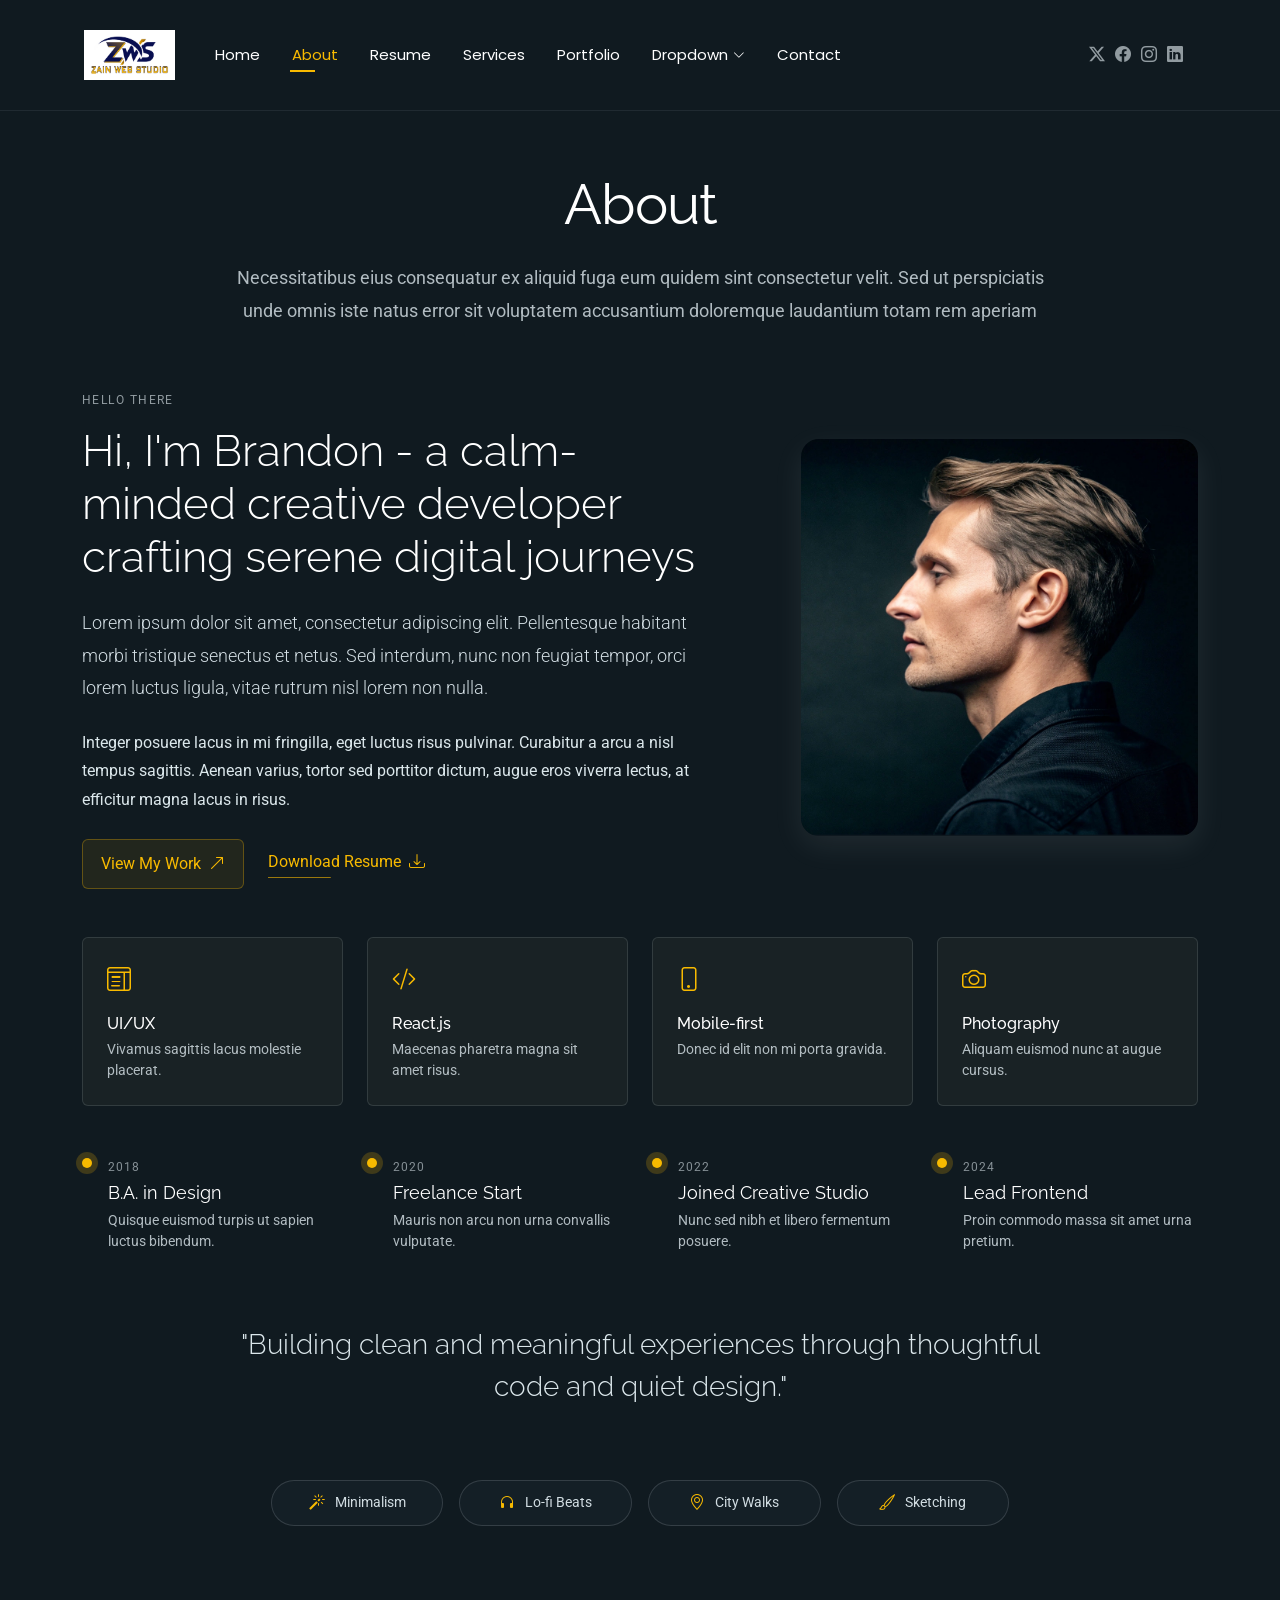
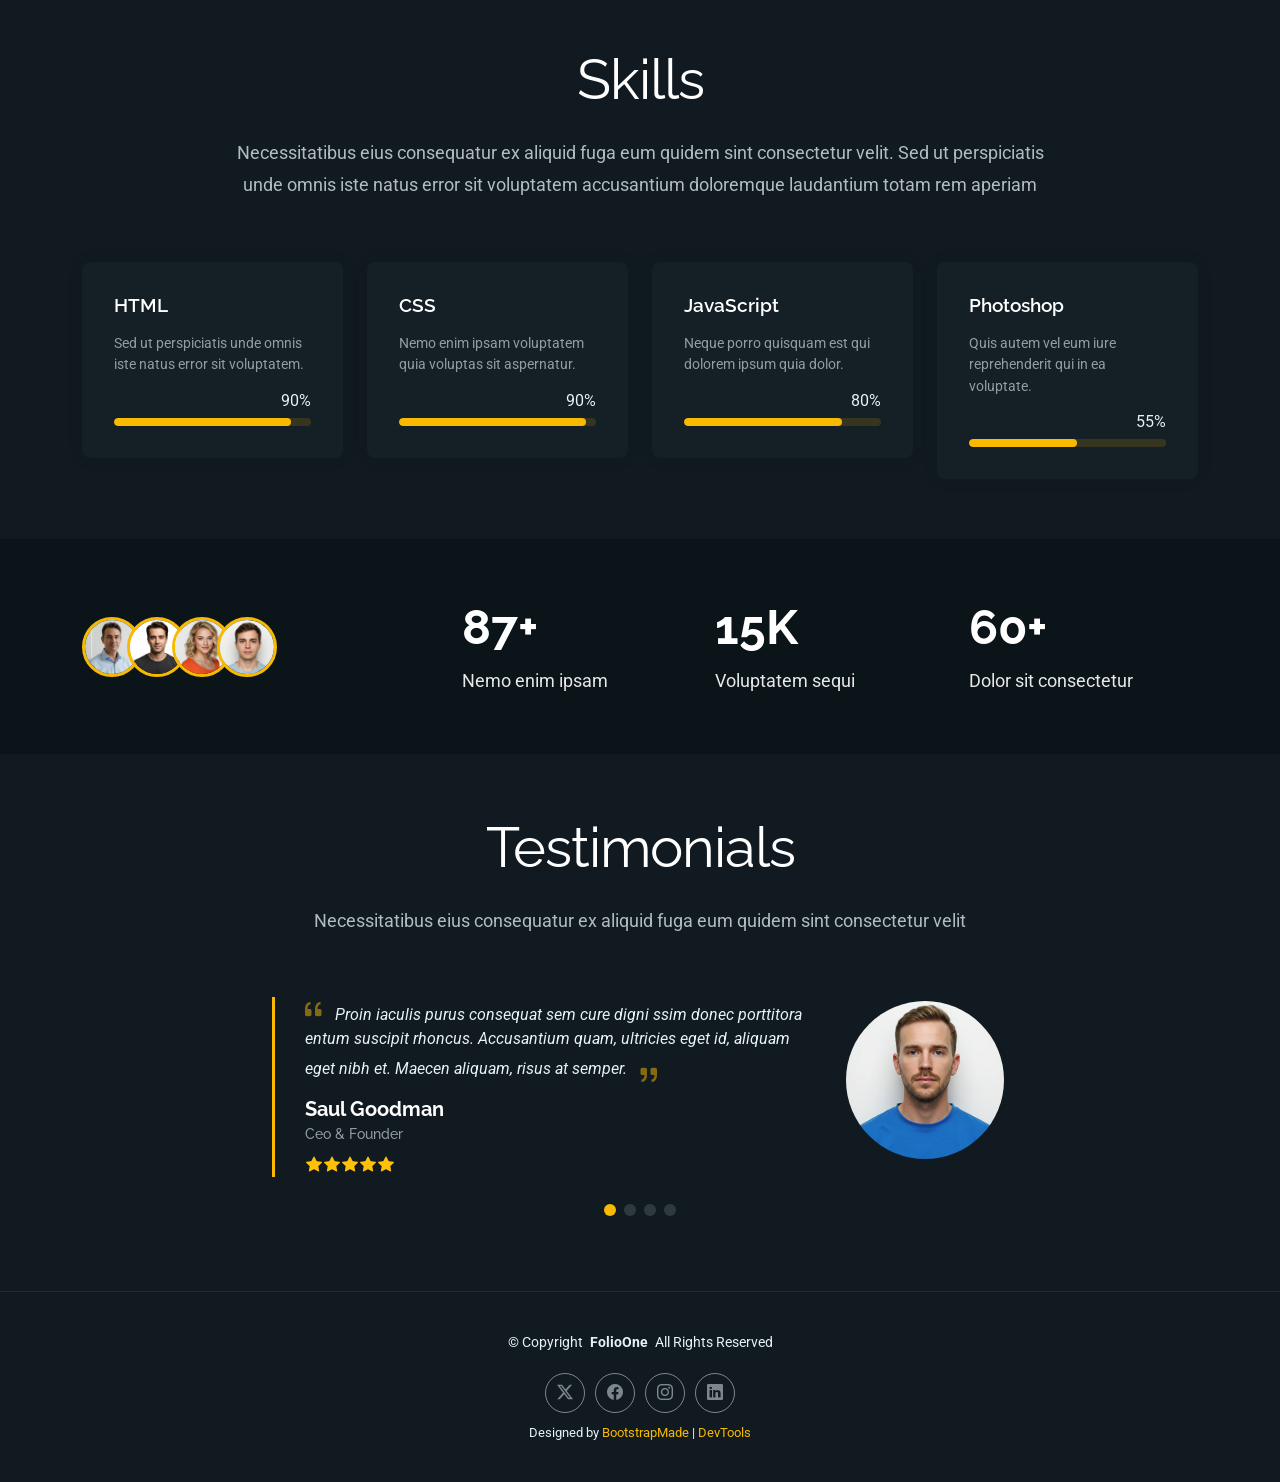
==== commit 2da5074c: "Updated homepage design" ====
--- a/about.html
+++ b/about.html
@@ -48,6 +48,7 @@
 
       <nav id="navmenu" class="navmenu">
         <ul>
+          <li><a href="index.html" class="logo"><img src="assets/img/weblogo.png" alt="zainwebstudio logo"></a></li>  
           <li><a href="index.html">Home</a></li>
           <li><a href="about.html" class="active">About</a></li>
           <li><a href="resume.html">Resume</a></li>
--- a/assets/css/main.css
+++ b/assets/css/main.css
@@ -22,7 +22,7 @@
   --background-color: #101a20; /* Background color for the entire website, including individual sections */
   --default-color: #e7f2f7; /* Default color used for the majority of the text content across the entire website */
   --heading-color: #ffffff; /* Color for headings, subheadings and title throughout the website */
-  --accent-color: #1387c1; /* Accent color that represents your brand on the website. It's used for buttons, links, and other elements that need to stand out */
+  --accent-color: #F8BA00; /* Accent color that represents your brand on the website. It's used for buttons, links, and other elements that need to stand out */
   --surface-color: #141f26; /* The surface color is used as a background of boxed elements within sections, such as cards, icon boxes, or other elements that require a visual separation from the global background. */
   --contrast-color: #ffffff; /* Contrast color for text, ensuring readability against backgrounds of accent, heading, or default colors. */
 }
@@ -30,11 +30,11 @@
 /* Nav Menu Colors - The following color variables are used specifically for the navigation menu. They are separate from the global colors to allow for more customization options */
 :root {
   --nav-color: #ffffff;  /* The default color of the main navmenu links */
-  --nav-hover-color: #1387c1; /* Applied to main navmenu links when they are hovered over or active */
+  --nav-hover-color: #F8BA00; /* Applied to main navmenu links when they are hovered over or active */
   --nav-mobile-background-color: #213642; /* Used as the background color for mobile navigation menu */
   --nav-dropdown-background-color: #051117; /* Used as the background color for dropdown items that appear when hovering over primary navigation items */
   --nav-dropdown-color: #e7f2f7; /* Used for navigation links of the dropdown items in the navigation menu. */
-  --nav-dropdown-hover-color: #1387c1; /* Similar to --nav-hover-color, this color is applied to dropdown navigation links when they are hovered over. */
+  --nav-dropdown-hover-color: #F8BA00; /* Similar to --nav-hover-color, this color is applied to dropdown navigation links when they are hovered over. */
 }
 
 /* Color Presets - These classes override global colors when applied to any section or element, providing reuse of the sam color scheme. */
@@ -151,15 +151,12 @@
   z-index: 997;
   border-bottom: 1px solid color-mix(in srgb, var(--default-color), transparent 92%);
 }
-nav .logo {
-color: red;
-}
 .header .logo {
   line-height: 1;
 }
 
 .header .logo img {
-  max-height: 36px;
+  max-height: 50px;
   margin-right: 8px;
 }
 
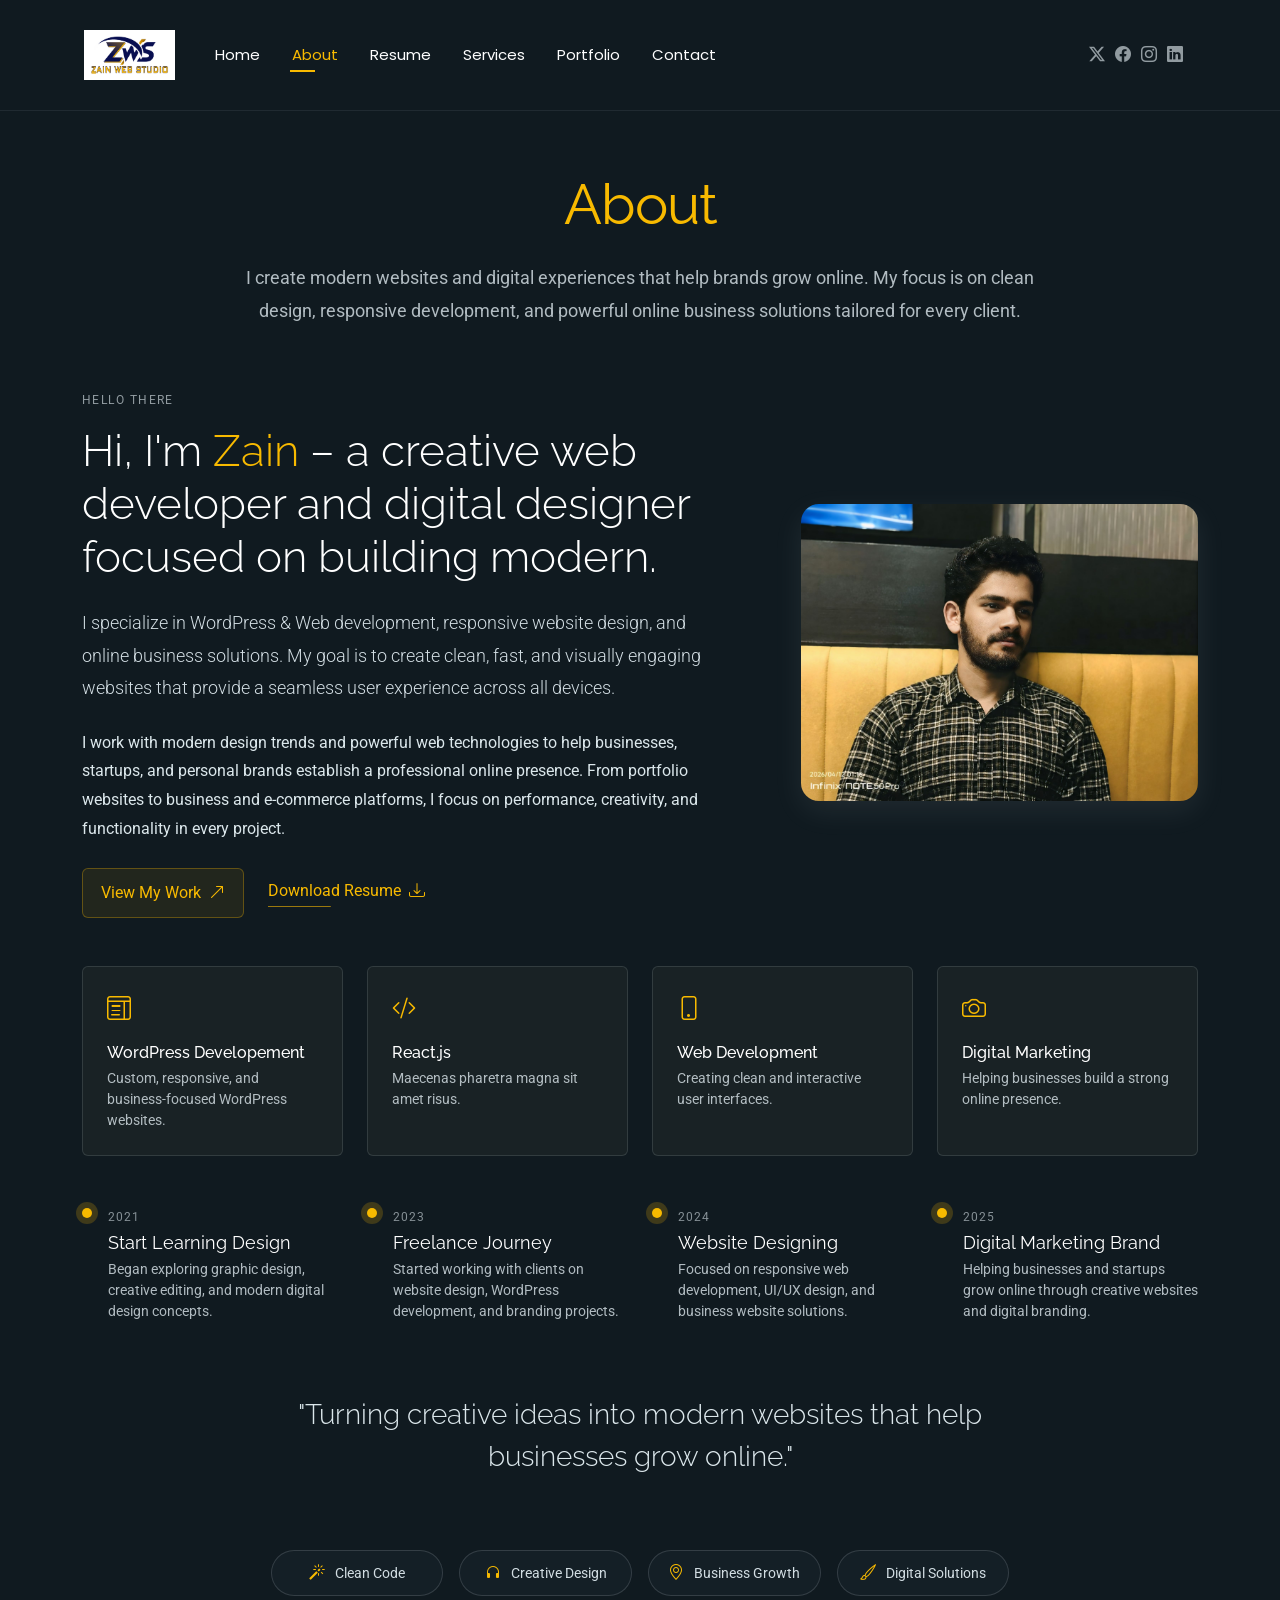
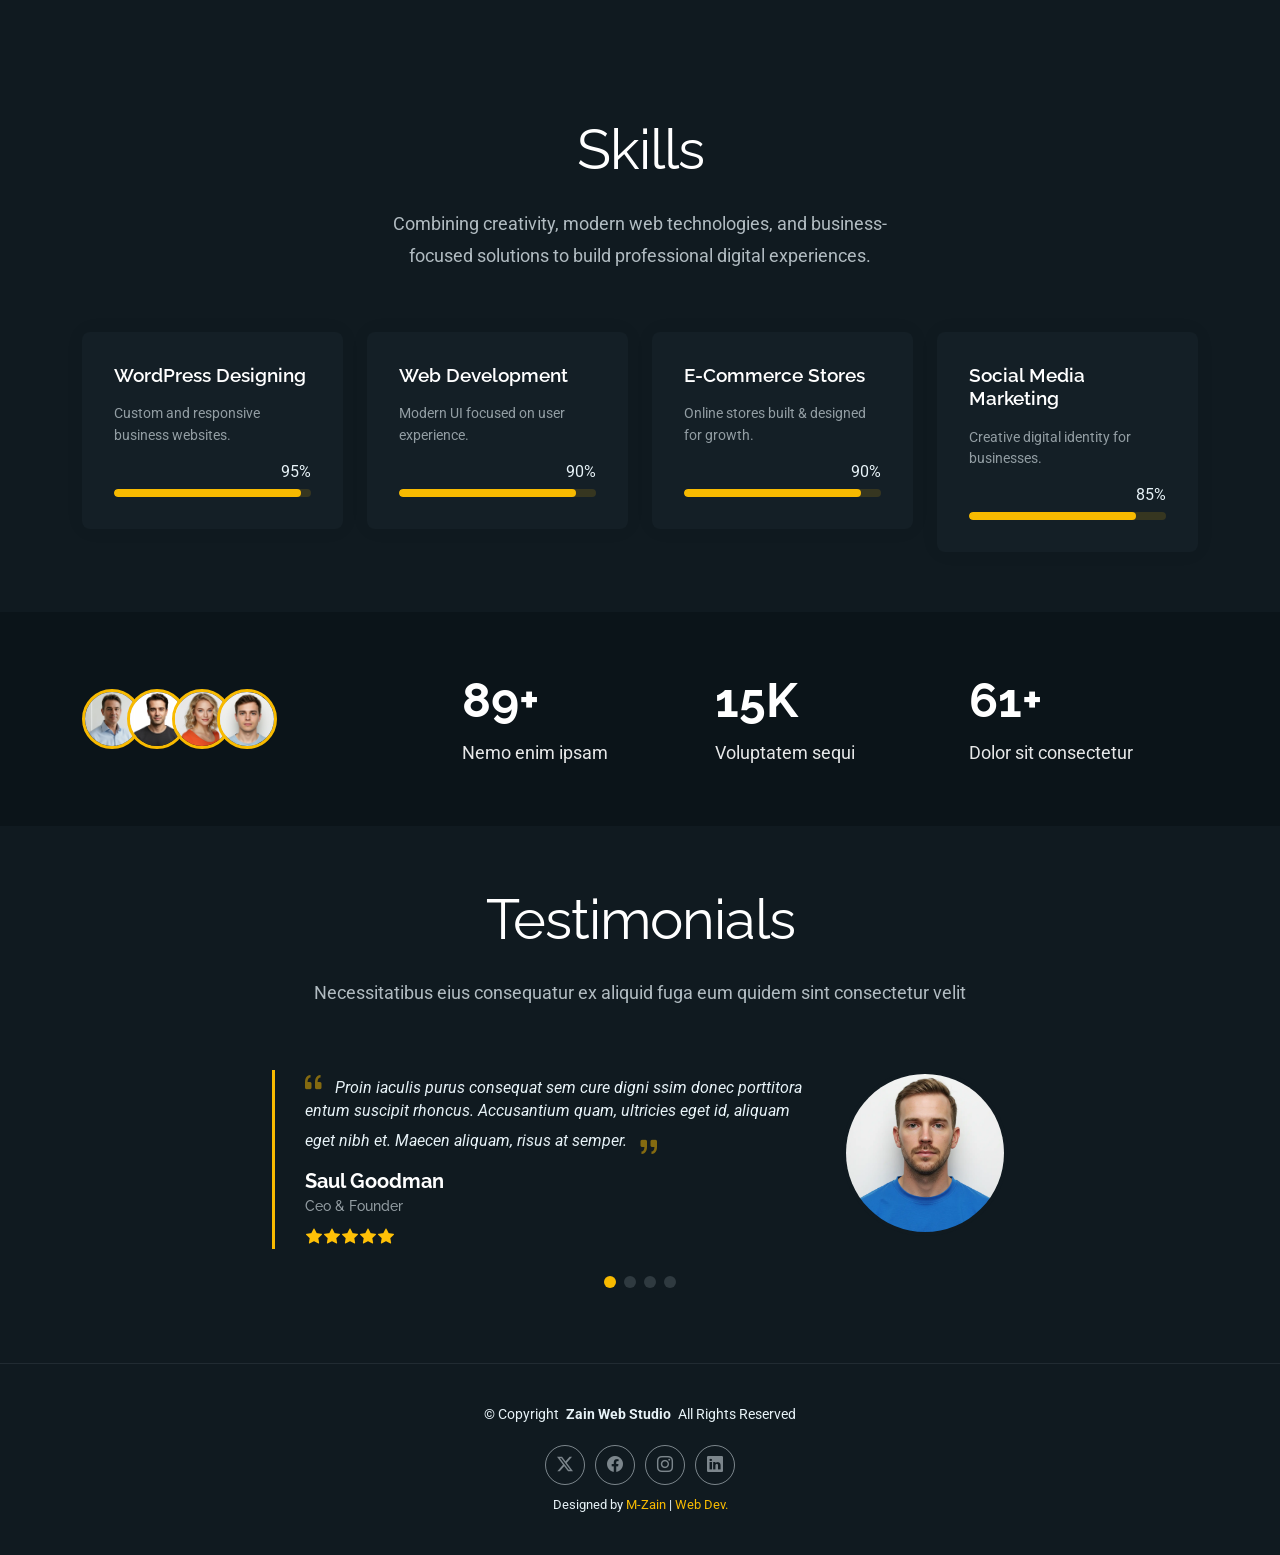
==== commit ab26cf54: "Updated website design" ====
--- a/about.html
+++ b/about.html
@@ -4,7 +4,7 @@
 <head>
   <meta charset="utf-8">
   <meta content="width=device-width, initial-scale=1.0" name="viewport">
-  <title>About - FolioOne Bootstrap Template</title>
+  <title>About - Zain Web Studio</title>
   <meta name="description" content="">
   <meta name="keywords" content="">
 
@@ -54,8 +54,8 @@
           <li><a href="resume.html">Resume</a></li>
           <li><a href="services.html">Services</a></li>
           <li><a href="portfolio.html">Portfolio</a></li>
-          <li class="dropdown"><a href="#"><span>Dropdown</span> <i class="bi bi-chevron-down toggle-dropdown"></i></a>
-            <ul>
+          <!-- <li class="dropdown"><a href="#"><span>Dropdown</span> <i class="bi bi-chevron-down toggle-dropdown"></i></a> -->
+            <!-- <ul>
               <li><a href="#">Dropdown 1</a></li>
               <li class="dropdown"><a href="#"><span>Deep Dropdown</span> <i class="bi bi-chevron-down toggle-dropdown"></i></a>
                 <ul>
@@ -69,7 +69,7 @@
               <li><a href="#">Dropdown 2</a></li>
               <li><a href="#">Dropdown 3</a></li>
               <li><a href="#">Dropdown 4</a></li>
-            </ul>
+            </ul> -->
           </li>
           <li><a href="contact.html">Contact</a></li>
         </ul>
@@ -93,8 +93,8 @@
 
       <!-- Section Title -->
       <div class="container section-title" data-aos="fade-up">
-        <h2>About</h2>
-        <p>Necessitatibus eius consequatur ex aliquid fuga eum quidem sint consectetur velit. Sed ut perspiciatis unde omnis iste natus error sit voluptatem accusantium doloremque laudantium totam rem aperiam</p>
+        <h2 style="color: #F8BA00;">About</h2>
+        <p>I create modern websites and digital experiences that help brands grow online. My focus is on clean design, responsive development, and powerful online business solutions tailored for every client.</p>
       </div><!-- End Section Title -->
 
       <div class="container" data-aos="fade-up" data-aos-delay="100">
@@ -104,12 +104,12 @@
           <div class="col-lg-7" data-aos="fade-right" data-aos-delay="150">
             <div class="intro-content">
               <span class="eyebrow">Hello there</span>
-              <h2 class="headline">Hi, I'm Brandon - a calm-minded creative developer crafting serene digital journeys</h2>
+              <h2 class="headline">Hi, I'm <span style="color: #F8BA00;">Zain</span> – a creative web developer and digital designer focused on building modern.</h2>
               <p class="lead">
-                Lorem ipsum dolor sit amet, consectetur adipiscing elit. Pellentesque habitant morbi tristique senectus et netus. Sed interdum, nunc non feugiat tempor, orci lorem luctus ligula, vitae rutrum nisl lorem non nulla.
+                I specialize in WordPress & Web development, responsive website design, and online business solutions. My goal is to create clean, fast, and visually engaging websites that provide a seamless user experience across all devices.
               </p>
               <p>
-                Integer posuere lacus in mi fringilla, eget luctus risus pulvinar. Curabitur a arcu a nisl tempus sagittis. Aenean varius, tortor sed porttitor dictum, augue eros viverra lectus, at efficitur magna lacus in risus.
+                I work with modern design trends and powerful web technologies to help businesses, startups, and personal brands establish a professional online presence. From portfolio websites to business and e-commerce platforms, I focus on performance, creativity, and functionality in every project.
               </p>
 
               <div class="cta-group">
@@ -125,7 +125,7 @@
 
           <div class="col-lg-5" data-aos="zoom-in" data-aos-delay="250">
             <figure class="profile-figure text-center text-lg-end">
-              <img src="assets/img/profile/profile-square-11.webp" alt="Portrait of Alex" class="img-fluid profile-photo">
+              <img src="assets/img/profile/dp.jpeg" alt="Portrait of Alex" class="img-fluid profile-photo">
             </figure>
           </div>
         </div>
@@ -137,8 +137,8 @@
             <div class="col-6 col-md-4 col-lg-3" data-aos="fade-up" data-aos-delay="120">
               <div class="skill-item">
                 <i class="bi bi-layout-text-window"></i>
-                <h3>UI/UX</h3>
-                <p>Vivamus sagittis lacus molestie placerat.</p>
+                <h3>WordPress Developement</h3>
+                <p>Custom, responsive, and business-focused WordPress websites.</p>
               </div>
             </div>
             <div class="col-6 col-md-4 col-lg-3" data-aos="fade-up" data-aos-delay="180">
@@ -151,15 +151,15 @@
             <div class="col-6 col-md-4 col-lg-3" data-aos="fade-up" data-aos-delay="240">
               <div class="skill-item">
                 <i class="bi bi-phone"></i>
-                <h3>Mobile-first</h3>
-                <p>Donec id elit non mi porta gravida.</p>
+                <h3>Web Development</h3>
+                <p>Creating clean and interactive user interfaces.</p>
               </div>
             </div>
             <div class="col-6 col-md-4 col-lg-3" data-aos="fade-up" data-aos-delay="300">
               <div class="skill-item">
                 <i class="bi bi-camera"></i>
-                <h3>Photography</h3>
-                <p>Aliquam euismod nunc at augue cursus.</p>
+                <h3>Digital Marketing</h3>
+                <p>Helping businesses build a strong online presence.</p>
               </div>
             </div>
           </div>
@@ -172,33 +172,33 @@
             <div class="col-md-6 col-lg-3" data-aos="fade-up" data-aos-delay="120">
               <article class="timeline-item">
                 <span class="dot"></span>
-                <time>2018</time>
-                <h4>B.A. in Design</h4>
-                <p>Quisque euismod turpis ut sapien luctus bibendum.</p>
+                <time>2021</time>
+                <h4>Start Learning Design</h4>
+                <p>Began exploring graphic design, creative editing, and modern digital design concepts.</p>
               </article>
             </div>
             <div class="col-md-6 col-lg-3" data-aos="fade-up" data-aos-delay="180">
               <article class="timeline-item">
                 <span class="dot"></span>
-                <time>2020</time>
-                <h4>Freelance Start</h4>
-                <p>Mauris non arcu non urna convallis vulputate.</p>
+                <time>2023</time>
+                <h4>Freelance Journey</h4>
+                <p>Started working with clients on website design, WordPress development, and branding projects.</p>
               </article>
             </div>
             <div class="col-md-6 col-lg-3" data-aos="fade-up" data-aos-delay="240">
               <article class="timeline-item">
                 <span class="dot"></span>
-                <time>2022</time>
-                <h4>Joined Creative Studio</h4>
-                <p>Nunc sed nibh et libero fermentum posuere.</p>
+                <time>2024</time>
+                <h4>Website Designing</h4>
+                <p>Focused on responsive web development, UI/UX design, and business website solutions.</p>
               </article>
             </div>
             <div class="col-md-6 col-lg-3" data-aos="fade-up" data-aos-delay="300">
               <article class="timeline-item">
                 <span class="dot"></span>
-                <time>2024</time>
-                <h4>Lead Frontend</h4>
-                <p>Proin commodo massa sit amet urna pretium.</p>
+                <time>2025</time>
+                <h4>Digital Marketing Brand</h4>
+                <p>Helping businesses and startups grow online through creative websites and digital branding.</p>
               </article>
             </div>
           </div>
@@ -207,7 +207,7 @@
 
         <!-- Quote -->
         <blockquote class="personal-quote text-center mb-5" data-aos="fade-down" data-aos-delay="200">
-          <p>"Building clean and meaningful experiences through thoughtful code and quiet design."</p>
+          <p>"Turning creative ideas into modern websites that help businesses grow online."</p>
         </blockquote>
         <!-- End Quote -->
 
@@ -216,25 +216,25 @@
           <div class="col-6 col-md-3 col-lg-2" data-aos="zoom-in" data-aos-delay="120">
             <div class="fact-pill">
               <i class="bi bi-magic"></i>
-              <span>Minimalism</span>
+              <span>Clean Code</span>
             </div>
           </div>
           <div class="col-6 col-md-3 col-lg-2" data-aos="zoom-in" data-aos-delay="160">
             <div class="fact-pill">
               <i class="bi bi-headphones"></i>
-              <span>Lo-fi Beats</span>
+              <span>Creative Design</span>
             </div>
           </div>
           <div class="col-6 col-md-3 col-lg-2" data-aos="zoom-in" data-aos-delay="200">
             <div class="fact-pill">
               <i class="bi bi-geo-alt"></i>
-              <span>City Walks</span>
+              <span>Business Growth</span>
             </div>
           </div>
           <div class="col-6 col-md-3 col-lg-2" data-aos="zoom-in" data-aos-delay="240">
             <div class="fact-pill">
               <i class="bi bi-brush"></i>
-              <span>Sketching</span>
+              <span>Digital Solutions</span>
             </div>
           </div>
         </div>
@@ -250,7 +250,7 @@
       <!-- Section Title -->
       <div class="container section-title" data-aos="fade-up">
         <h2>Skills</h2>
-        <p>Necessitatibus eius consequatur ex aliquid fuga eum quidem sint consectetur velit. Sed ut perspiciatis unde omnis iste natus error sit voluptatem accusantium doloremque laudantium totam rem aperiam</p>
+        <p>Combining creativity, modern web technologies, and business-focused solutions to build professional digital experiences.</p>
       </div><!-- End Section Title -->
 
       <div class="container" data-aos="fade-up" data-aos-delay="100">
@@ -259,8 +259,19 @@
 
           <div class="col-md-6 col-lg-3" data-aos="fade-up" data-aos-delay="100">
             <div class="skill-box">
-              <h3>HTML</h3>
-              <p>Sed ut perspiciatis unde omnis iste natus error sit voluptatem.</p>
+              <h3>WordPress Designing</h3>
+              <p>Custom and responsive business websites.</p>
+              <span class="text-end d-block">95%</span>
+              <div class="progress">
+                <div class="progress-bar" role="progressbar" aria-valuenow="95" aria-valuemin="0" aria-valuemax="100"></div>
+              </div>
+            </div>
+          </div>
+
+          <div class="col-md-6 col-lg-3" data-aos="fade-up" data-aos-delay="200">
+            <div class="skill-box">
+              <h3>Web Development</h3>
+              <p>Modern UI focused on user experience.</p>
               <span class="text-end d-block">90%</span>
               <div class="progress">
                 <div class="progress-bar" role="progressbar" aria-valuenow="90" aria-valuemin="0" aria-valuemax="100"></div>
@@ -268,35 +279,24 @@
             </div>
           </div>
 
-          <div class="col-md-6 col-lg-3" data-aos="fade-up" data-aos-delay="200">
+          <div class="col-md-6 col-lg-3" data-aos="fade-up" data-aos-delay="300">
             <div class="skill-box">
-              <h3>CSS</h3>
-              <p>Nemo enim ipsam voluptatem quia voluptas sit aspernatur.</p>
+              <h3>E-Commerce Stores</h3>
+              <p>Online stores built & designed for growth.</p>
               <span class="text-end d-block">90%</span>
               <div class="progress">
-                <div class="progress-bar" role="progressbar" aria-valuenow="95" aria-valuemin="0" aria-valuemax="100"></div>
-              </div>
-            </div>
-          </div>
-
-          <div class="col-md-6 col-lg-3" data-aos="fade-up" data-aos-delay="300">
-            <div class="skill-box">
-              <h3>JavaScript</h3>
-              <p>Neque porro quisquam est qui dolorem ipsum quia dolor.</p>
-              <span class="text-end d-block">80%</span>
-              <div class="progress">
-                <div class="progress-bar" role="progressbar" aria-valuenow="80" aria-valuemin="0" aria-valuemax="100"></div>
+                <div class="progress-bar" role="progressbar" aria-valuenow="90" aria-valuemin="0" aria-valuemax="100"></div>
               </div>
             </div>
           </div>
 
           <div class="col-md-6 col-lg-3" data-aos="fade-up" data-aos-delay="400">
             <div class="skill-box">
-              <h3>Photoshop</h3>
-              <p>Quis autem vel eum iure reprehenderit qui in ea voluptate.</p>
-              <span class="text-end d-block">55%</span>
+              <h3>Social Media Marketing</h3>
+              <p>Creative digital identity for businesses.</p>
+              <span class="text-end d-block">85%</span>
               <div class="progress">
-                <div class="progress-bar" role="progressbar" aria-valuenow="55" aria-valuemin="0" aria-valuemax="100">
+                <div class="progress-bar" role="progressbar" aria-valuenow="85" aria-valuemin="0" aria-valuemax="100">
                 </div>
               </div>
             </div>
@@ -485,7 +485,7 @@
 
     <div class="container">
       <div class="copyright text-center ">
-        <p>© <span>Copyright</span> <strong class="px-1 sitename">FolioOne</strong> <span>All Rights Reserved<br></span></p>
+        <p>© <span>Copyright</span> <strong class="px-1 sitename">Zain Web Studio</strong> <span>All Rights Reserved<br></span></p>
       </div>
       <div class="social-links d-flex justify-content-center">
         <a href=""><i class="bi bi-twitter-x"></i></a>
@@ -498,7 +498,7 @@
         <!-- You can delete the links only if you've purchased the pro version. -->
         <!-- Licensing information: https://bootstrapmade.com/license/ -->
         <!-- Purchase the pro version with working PHP/AJAX contact form: [buy-url] -->
-        Designed by <a href="https://bootstrapmade.com/">BootstrapMade</a> | <a href="https://bootstrapmade.com/tools/">DevTools</a>
+        Designed by <a href="index.html">M-Zain</a> | <a href="#">Web Dev.</a>
       </div>
     </div>
 
--- a/assets/css/main.css
+++ b/assets/css/main.css
@@ -152,7 +152,7 @@
   border-bottom: 1px solid color-mix(in srgb, var(--default-color), transparent 92%);
 }
 .header .logo {
-  line-height: 1;
+  line-height: 5;
 }
 
 .header .logo img {
@@ -199,6 +199,27 @@
   .header .navmenu {
     order: 3;
   }
+}
+.whatsapp-btn{
+    position: fixed;
+    right: 15px;
+    bottom: 70px; /* Scroll top button se upar */
+    width: 50px;
+    height: 50px;
+    background: #25D366;
+    color: #fff;
+    border-radius: 50%;
+    font-size: 28px;
+    z-index: 9999;
+    transition: 0.3s;
+    text-decoration: none;
+    box-shadow: 0 4px 10px rgba(0,0,0,0.3);
+}
+
+.whatsapp-btn:hover{
+    background: #1ebe5d;
+    transform: scale(1.1);
+    color: #fff;
 }
 
 /* Global Header on Scroll
